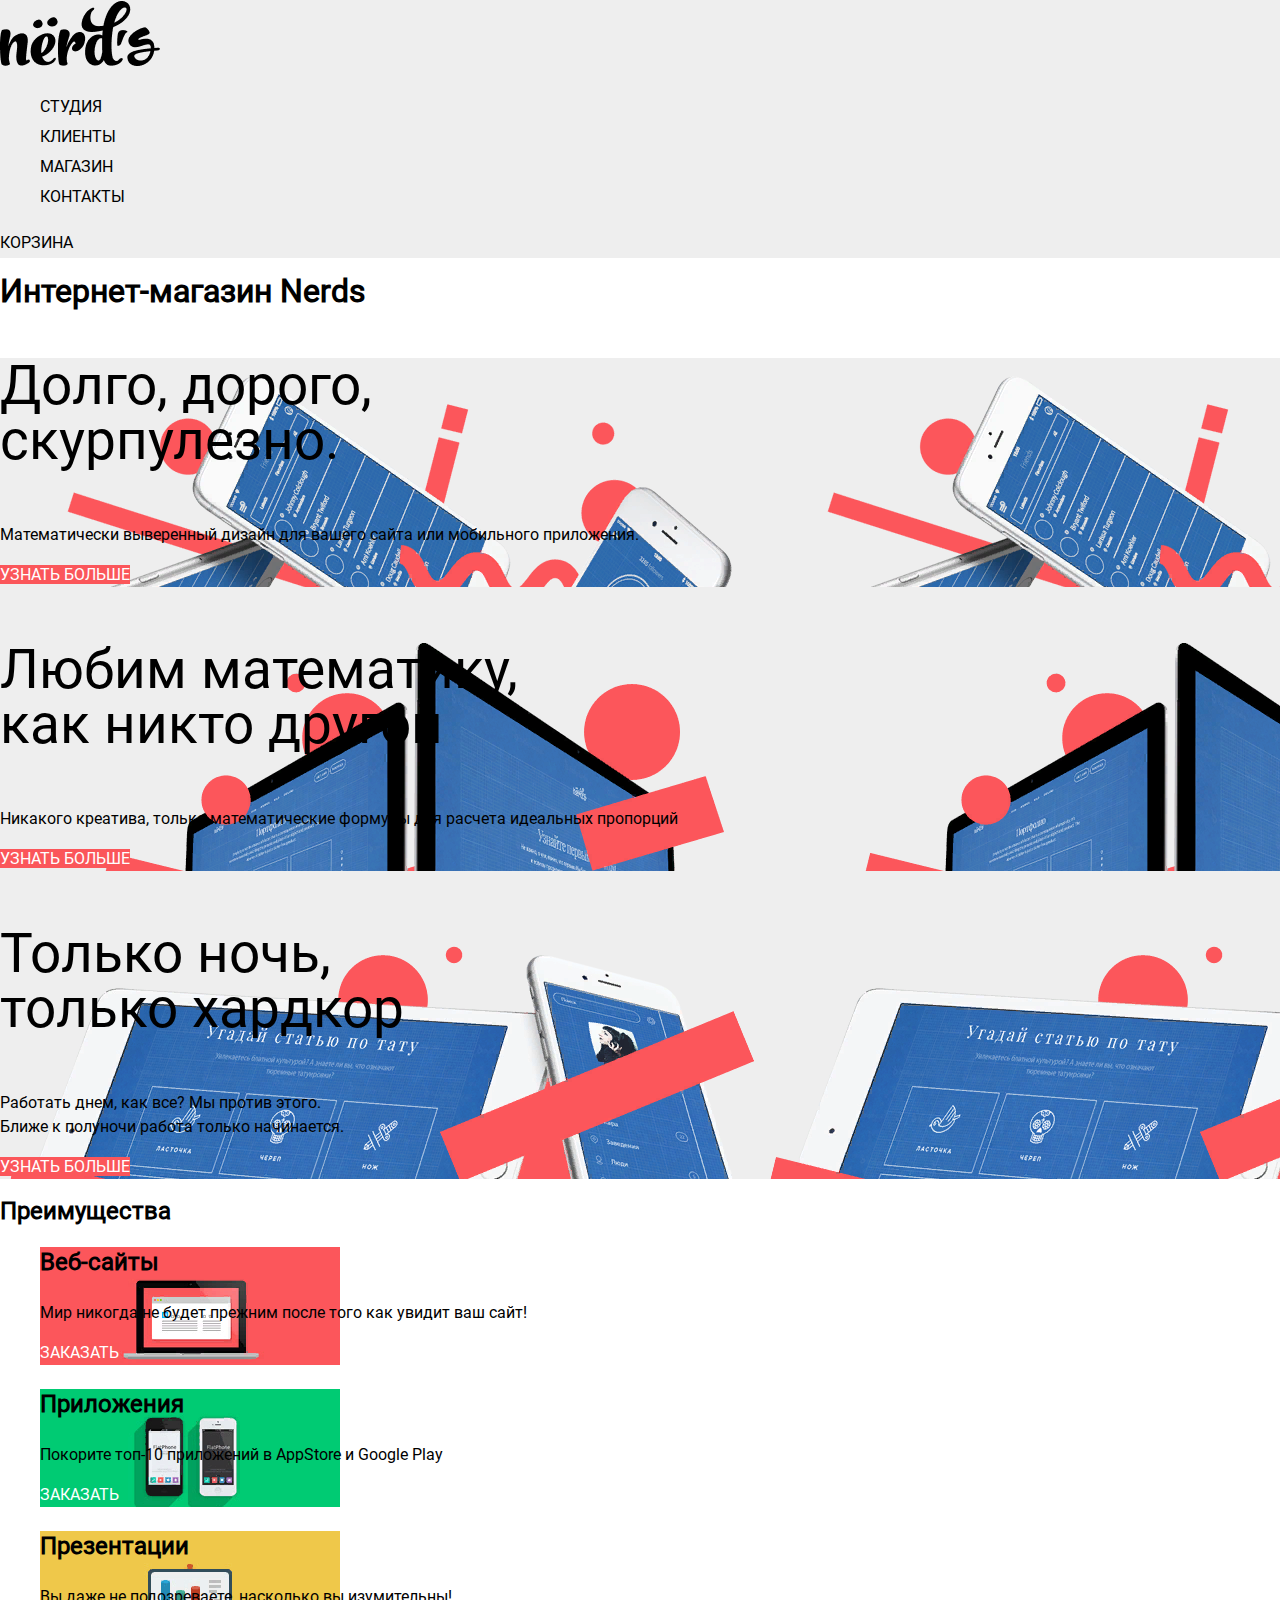
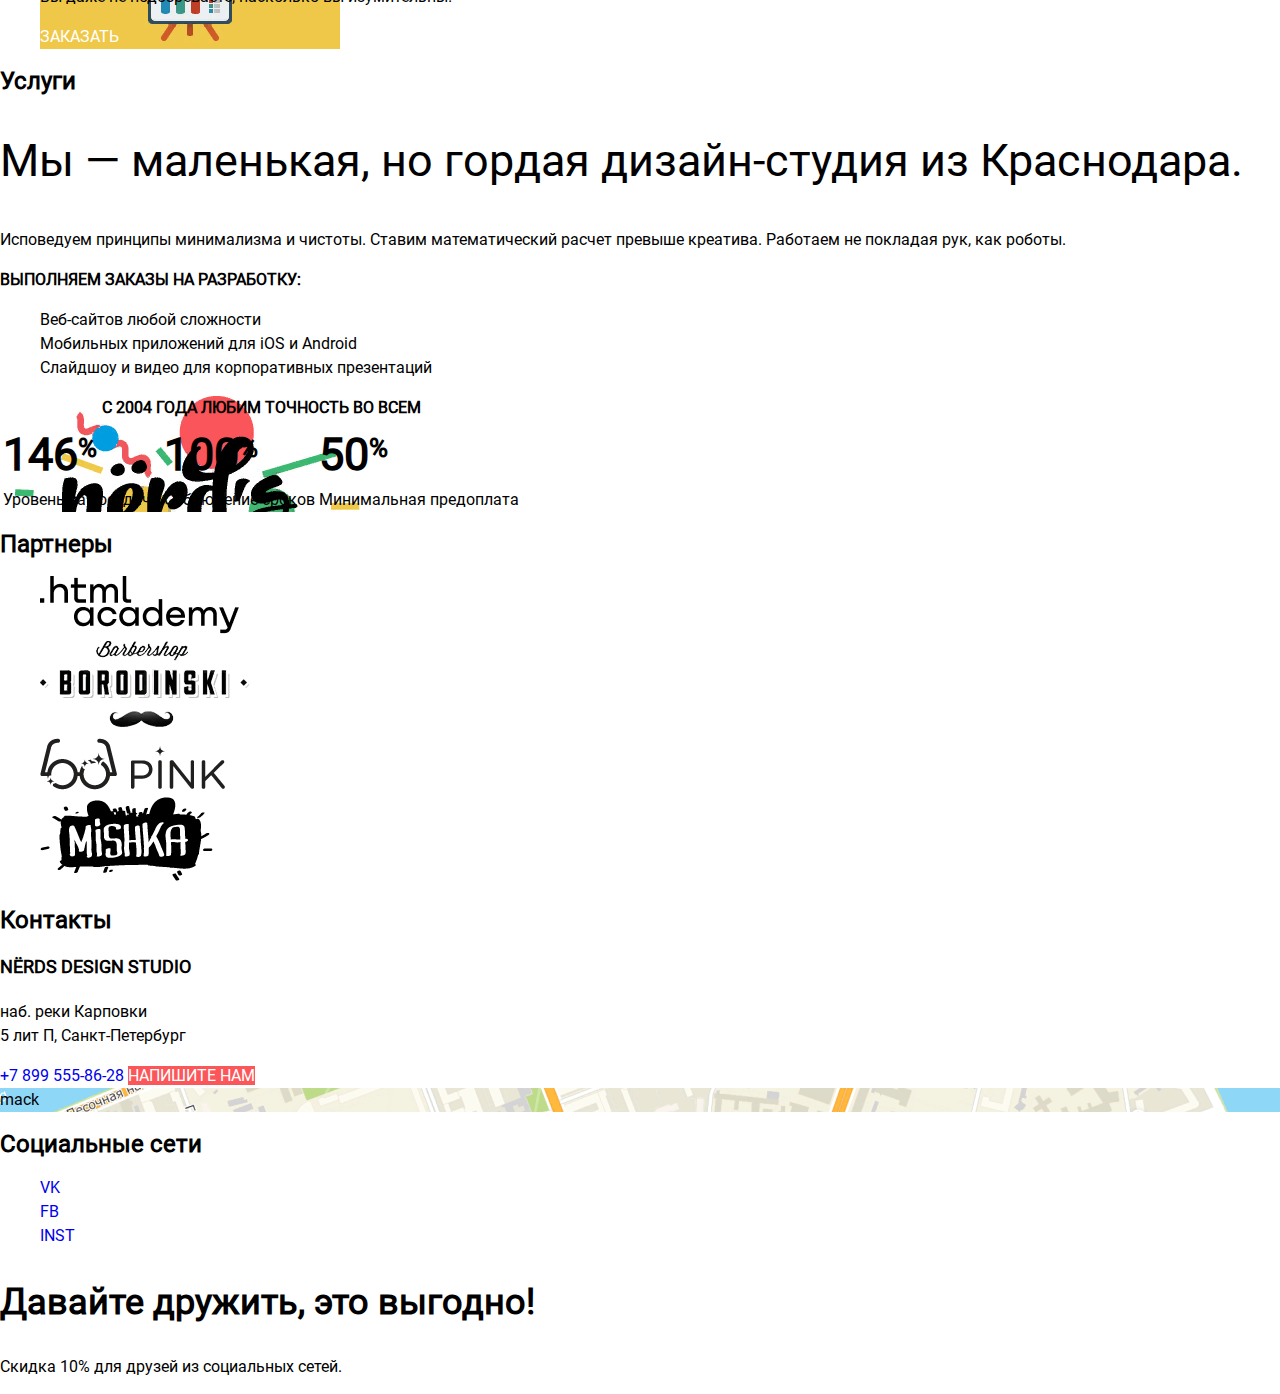
==== index.html @ 07de8fcb "add classes and basics styles" ====
<!DOCTYPE html>
<html lang="ru">
  <head>
    <meta charset="UTF-8">
    <link rel="shortcut icon" href="favicon.ico" type="image/x-icon">
    <meta http-equiv="X-UA-Compatible" content="IE=edge">
    <meta name="viewport" content="width=device-width, initial-scale=1.0">
    <link rel="stylesheet" href="normalize.css">
    <link rel="stylesheet" href="style.css">
    <title>Интернет-магазин Nerds.</title>
  </head>
  <body>

    <header class="main-header">
      <nav class="main-navigation">
        <div clas="main-header-logo">
          <a href="#">
            <img src="/img/main-logo.png" width="160" height="65" alt="Главный логотип">
          </a>
        </div>

        <ul class="site-navigation">
          <li><a href="#">Студия</a></li>
          <li><a href="#">Клиенты</a></li>
          <li><a href="catalog.html">Магазин</a></li>
          <li><a href="#">Контакты</a></li>
        </ul>
        <div class="cart">
          <a href="#">Корзина</a>
        </div>
      </nav>
    </header>
    <main class="container">
      <h1>Интернет-магазин Nerds</h1>

      <section class="slider">
        <div class="slider-item">
          <p class="slider-item-header">
            Долго, дорого,<br>
            скурпулезно.</p>
          <p>
            Математически выверенный дизайн для вашего сайта или мобильного приложения.
          </p>
        <a class="button button-red" href="#">Узнать больше</a>
        </div>

        <div class="slider-item">
          <p class="slider-item-header">
            Любим математику,<br>
            как никто другой</p>
          <p>
            Никакого креатива, только математические формулы для расчета идеальных пропорций
          </p>
          <a class="button button-red" href="#">Узнать больше</a>
        </div>

        <div class="slider-item">
          <p class="slider-item-header">
            Только ночь,<br>
            только хардкор</p>
          <p>
            Работать днем, как все? Мы против этого.
            <br>Ближе к полуночи работа только начинается.</p>
          <a class="button button-red" href="#">Узнать больше</a>
        </div>

      </section>

      <section class="advantages">
        <h2>Преимущества</h2>
        <ul class="advantages-list">
          <li class="advantages-item">
            <h3 class="advantages-item-header">Веб-сайты</h3>
            <p>Мир никогда не будет прежним после того как увидит ваш сайт!</p>
            <a class="button button-red" href="#">Заказать</a>
          </li>
          <li class="advantages-item">
            <h3 class="advantages-item-header">Приложения</h3>
            <p>Покорите топ-10 приложений в AppStore и Google Play</p>
            <a class="button button-green" href="#">Заказать</a>
          </li>
          <li class="advantages-item">
            <h3 class="advantages-item-header">Презентации</h3>
            <p>Вы даже не подозреваете, насколько вы изумительны!</p>
            <a class="button button-yellow" href="#">Заказать</a>
          </li>
        </ul>
      </section>

      <section class="services">
        <h2>Услуги</h2>
        <p class="services-header">Мы — маленькая, но гордая дизайн-студия из Краснодара.</p>
        <p>Исповедуем принципы минимализма и чистоты. Ставим математический расчет превыше креатива. Работаем не покладая рук, как роботы.</p>
        <p class="services-subheader">Выполняем заказы на разработку:</p>
        <ul class="services-list">
          <li class="services-item">Веб-сайтов любой сложности</li>
          <li class="services-item">Мобильных приложений для iOS и Android</li>
          <li class="services-item">Слайдшоу и видео для корпоративных презентаций</li>
        </ul>
      </section>

      <section class="statistic">
        <table>
          <caption class="statistic-header">С 2004 года любим точность во всем</caption>
          <tr>
            <td class="statistic-numbers">146<sup>%</sup></td>
            <td class="statistic-numbers">100<sup>%</sup></td>
            <td class="statistic-numbers">50<sup>%</sup></td>
          </tr>
          <tr>
            <td class="statistic-description">Уровень самоотдачи</td>
            <td class="statistic-description">Соблюдение сроков</td>
            <td class="statistic-description">Минимальная предоплата</td>
          </tr>
        </table>
      </section>

      <section class="partners">
        <h2>Партнеры</h2>
        <ul class="partners-list">
          <li class="partners-item">
            <a href="#">
              <img src="/img/htmlacademy.png" width="199" height="57" alt="Лого html academy">
            </a>
          <li class="partners-item">
            <a href="#">
              <img src="/img/borodinskiy.png" width="209" height="90" alt="Лого Барбершопа">
            </a>
          </li>
          <li class="partners-item">
            <a href="#">
              <img src="/img/pink.png" width="185" height="52" alt="Лого Pink">
            </a>
          </li>
          <li class="partners-item">
            <a href="#">
              <img src="/img/mishka.png" width="173" height="84" alt="Лого Mishka">
            </a>
          </li>
        </ul>
      </section>

      <section class="contacts">
        <h2>Контакты</h2>
        <p class="contacts-header">Nёrds design studio</p>
        <p>наб. реки Карповки<br>
        5 лит П, Санкт-Петербург</p>
        <a class="contacts-phone" href="tel:+78005558628">+7 899 555-86-28</a>
        <a class="button button-red" href="#">Напишите нам</a>
      </section>

      <section class="map">
        mack
      </section>

    </main>

    <footer class="main-footer">
      <section class="social-media">
        <h2>Социальные сети</h2>
        <ul class="social-media-list">
          <li class="social-media-item"><a href="#">VK</a></li>
          <li class="social-media-item"><a href="#">FB</a></li>
          <li class="social-media-item"><a href="#">INST</a></li>
        </ul>
        <p class="cta-header">Давайте дружить, это выгодно!</p>
        <p class="cta-text">Скидка 10% для друзей из социальных сетей.</p>
      </section>
    </footer>

  </body>
</html>
---- style.css ----
/*add fonts*/


@font-face {
  font-family: "Roboto";
  src:  local("Roboto"),
        url("/fonts/roboto.woff2") format("woff2"),
        url("/fonts/roboto.woff") format("woff");
  font-weight: 400;
  font-style: normal;
}
@font-face {
  font-family: "Roboto Medium";
  src:  local("Roboto Medium"),
        url("/fonts/robotomedium.woff2") format("woff2"),
        url("/fonts/robotomedium.woff") format("woff");
  font-weight: 500;
  font-style: normal;
}
@font-face {
  font-family: "Roboto Bold";
  src:  local("Roboto Bold"),
        url("/fonts/robotobold.woff2") format("woff2"),
        url("/fonts/robotobold.woff") format("woff");
  font-weight: 700;
  font-style: normal;
}
/*add main colors*/
:root {
  --soft-red:#FB565A;
  --soft-red-dark: #E74246;
  --soft-red-darknest: #D7373B;
  --light-gray:#EEEEEE;
  --lime-green:#00CA74;
  --lime-green-dark:#00BC6C;
  --lime-green-darknest: #00AA62;
  --soft-yellow:#EFC849;
  --soft-yellow-dark:#EAB534;
  --soft-yellow-darknest:#E5A722;
  --black: #000000;
  --white: #FFFFFF;
  --lead-grey: #666666;
  --graylish-blue: #283136;
}

body {
  min-width: 1440px;
  margin: 0;
  padding: 0;
  font-family: "Roboto", "Arial", sans-serif;
  font-size: 16px;
  font-weight: 400;
  line-height: 24px;
}
img {
  max-width: 100%;
  height: auto;
}
a {
  text-decoration: none;
  text-align: center;
  text-transform: uppercase;
}
.main-navigation{
  font-size: 16px;
  line-height: 30px;
  color: black;
  background-color: var(--light-gray);
}
.site-navigation,
.partners-list,
.social-media-list {
  list-style: none;
}
.site-navigation a,
.cart a,
.product-sort-item a {
  color:var(--black);
}
.site-navigation a:hover,
.cart a:hover,
.site-navigation a:focus,
.cart a:focus {
  color:var(--soft-red);
}
.site-navigation a:active,
.cart a:active{
  color:var(--black);
  opacity: 0.3;
}
.slider {
  background-color: var(--light-gray);
}
.slider-item-header{
  font-size: 55px;
  line-height: 55px;
}
.slider-item:first-child{
  background: url("/img/slider1_back.png");
}
.slider-item:nth-child(2){
  background: url("/img/slider2_back.png");
}
.slider-item:last-child{
  background: url("/img/slider3_back.png");
}
li{
  list-style: none;
}
.advantages-item-header{
  font-size: 24px;
  line-height: 30px;
  font-weight: 700;
}
.button-red,
.button-yellow,
.button-green{
  color:var(--white);
}
.button-grey{
  color:var(--black);
  background-color: var(--light-gray);
}
.button-green{
  background-color: var(--lime-green);
}
.button-red{
  background-color: var(--soft-red);
}
.button-yellow{
  background-color: var(--soft-yellow);
}
.advantages-item:first-child{
  background: url("/img/illustration-1\ 1.png") no-repeat;
}
.advantages-item:nth-child(2){
  background: url("/img/illustration-2\ 1.png") no-repeat;
}
.advantages-item:last-child{
  background: url("/img/illustration-3\ 1.png") no-repeat;
}
.services-header{
  font-size: 45px;
  line-height: 45px;
}
.services-subheader,
.statistic-header{
  text-transform: uppercase;
  font-weight: 700;
}
.statistic{
  background: url("/img/nerds_logo.png") no-repeat;
}
.statistic-numbers{
  font-size: 45px;
  line-height: 64px;
  font-weight: 700;
}
.statistic-numbers sup{
  font-size: 26px;
  line-height: 40px;
}
.statistic-description{
  line-height: 18px;
}
.contacts-header{
  font-size: 18px;
  font-weight: 700;
  line-height: 30px;
  text-transform: uppercase;
}
.cta-header{
  font-weight: 700;
  font-size: 36px;
  line-height: 36px;
}
.cta-text{
  line-height: 22px;
}
.map{
  background: url("/img/map.png") no-repeat;
}
.page-header h1{
  text-align: center;
  font-size: 55px;
  font-weight: 500;
  line-height: 55px;
  background-color: var(--light-gray);
}
legend,
.products-sort{
  font-size: 18px;
  line-height: 30px;
  text-transform: uppercase;
  font-weight: 700;
}
#button{
  background-color: var(--light-gray);
  width: 250px;
  height: 50px;
}
.product-sort-item{
  font-size: 14px;
  line-height: 18px;
}
.products-item-header h3{
  font-size: 18px;
  font-weight: 700;
  line-height: 30px;
  color:var(--black)
}
.products-item-description{
  font-size: 16px;
  line-height: 18px;
  color: var(--lead-grey);
}
.modal-window{
  background-color: var(--light-gray);
  text-align: center;
}
label{
  font-size: 16px;
  line-height: 20px;
  color: var(--graylish-blue);
}
fieldset{
  border: none;
}
.min-price,
.max-price{
  text-transform: uppercase;
  line-height: 22px;
  color: var(--graylish-blue);
}
input[type="text"]{
  border: none;
  background-color: var(--light-gray);
  text-align: center;
}
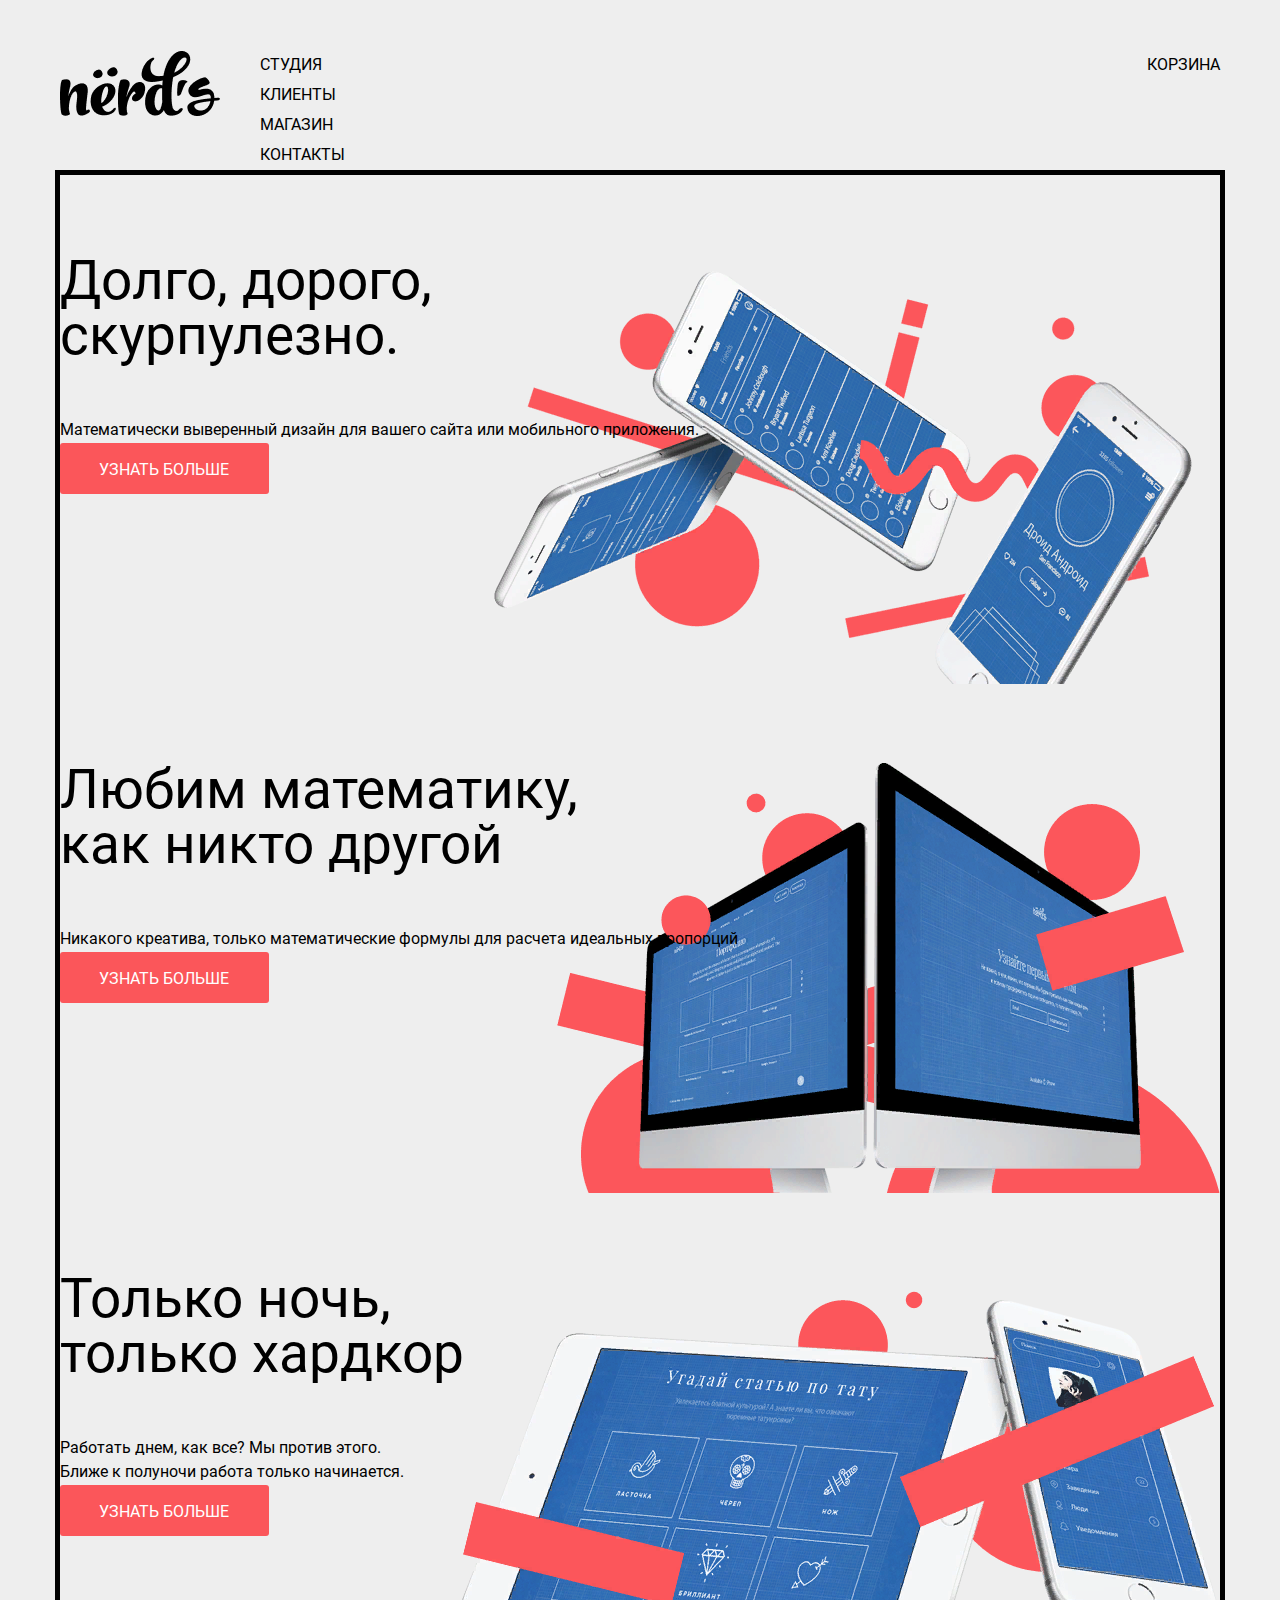
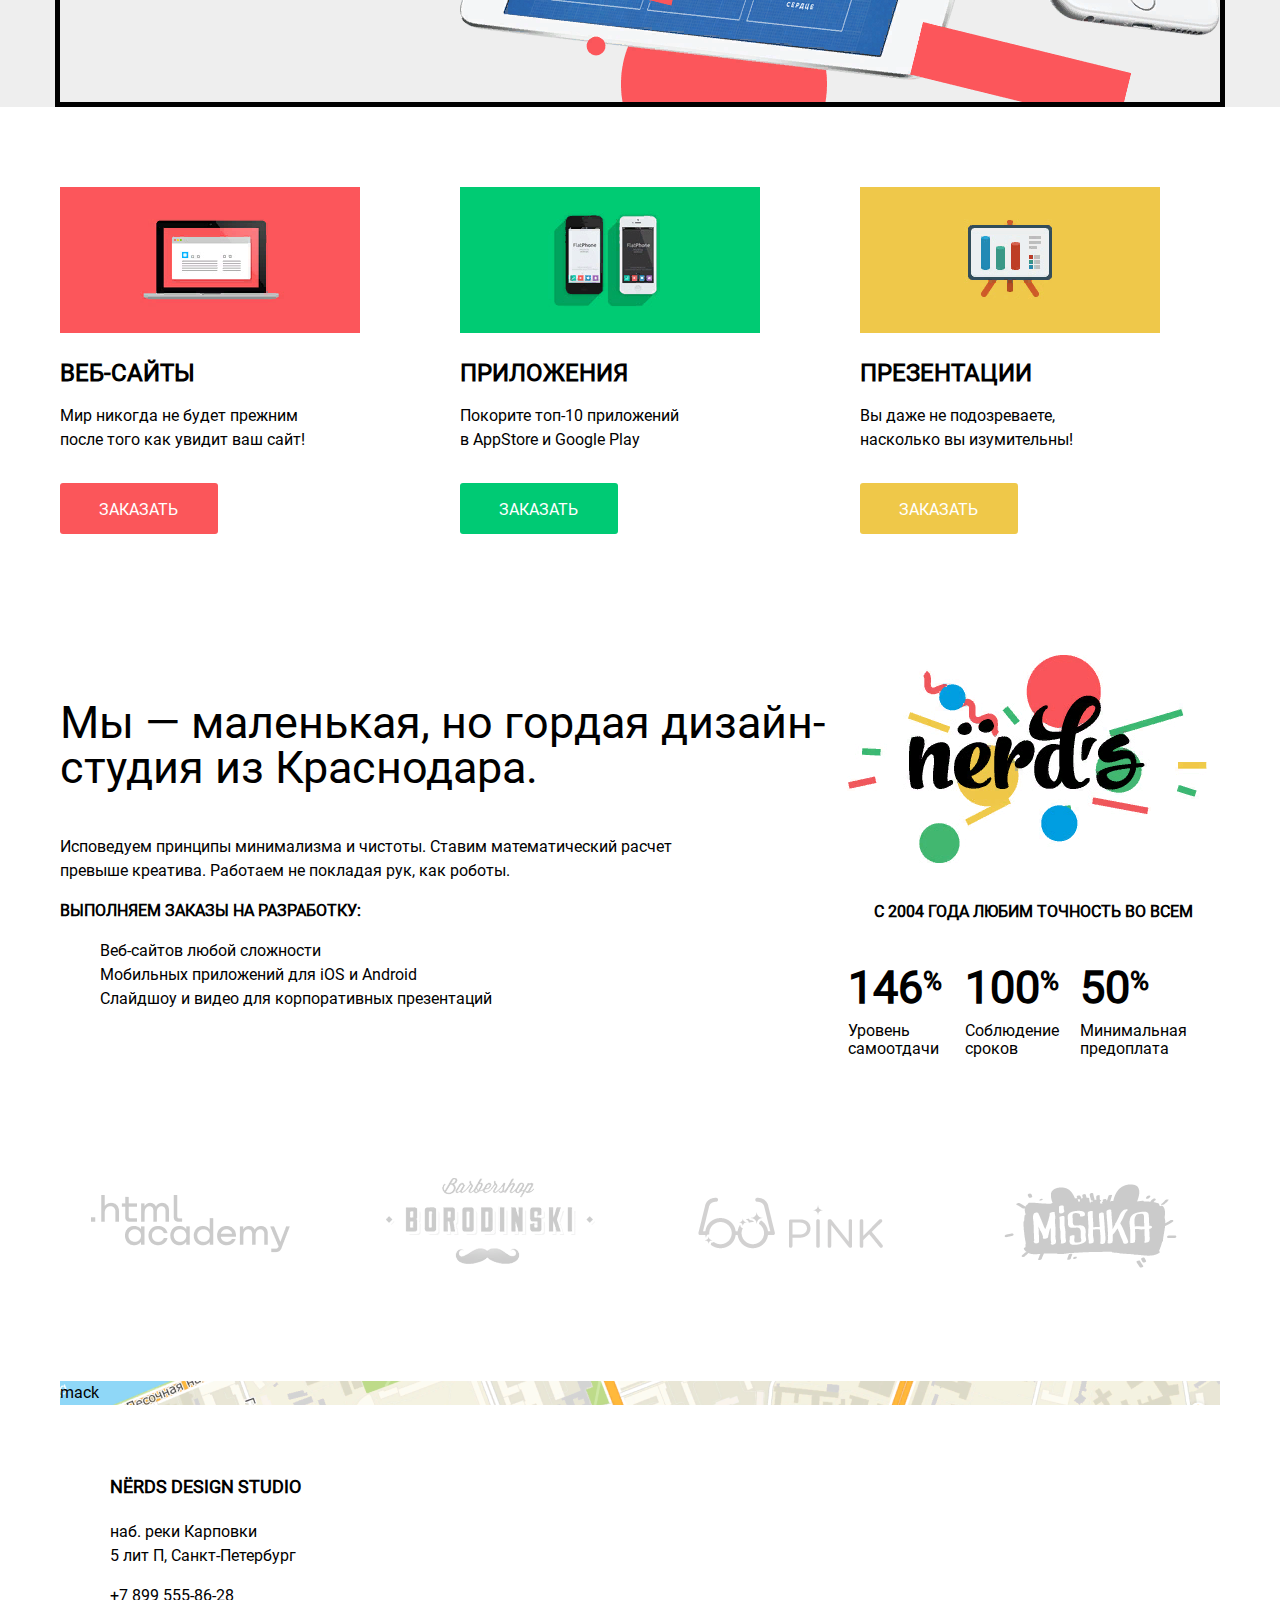
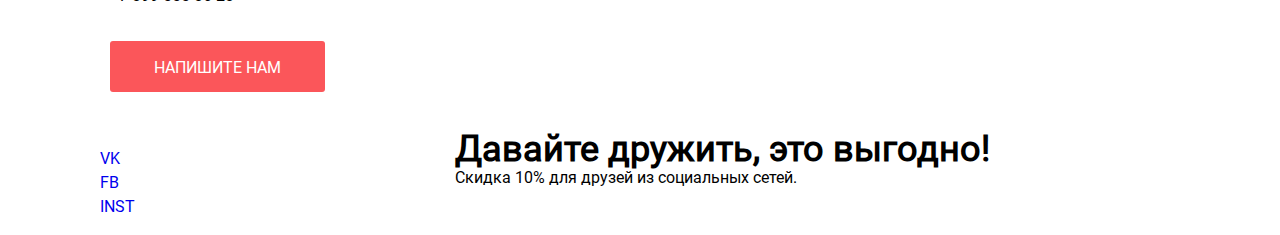
==== commit 6ea9ccce: "add grid layout" ====
--- a/index.html
+++ b/index.html
@@ -12,160 +12,169 @@
   <body>
 
     <header class="main-header">
-      <nav class="main-navigation">
-        <div clas="main-header-logo">
-          <a href="#">
-            <img src="/img/main-logo.png" width="160" height="65" alt="Главный логотип">
-          </a>
-        </div>
+      <div class="main-navigation-wrapper">
+        <nav class="main-navigation">
+          <div class="main-header-logo">
+            <a href="#">
+              <img src="img/main-logo.png" width="160" height="65" alt="Главный логотип">
+            </a>
+          </div>
 
-        <ul class="site-navigation">
-          <li><a href="#">Студия</a></li>
-          <li><a href="#">Клиенты</a></li>
-          <li><a href="catalog.html">Магазин</a></li>
-          <li><a href="#">Контакты</a></li>
-        </ul>
-        <div class="cart">
-          <a href="#">Корзина</a>
-        </div>
-      </nav>
+          <ul class="site-navigation">
+            <li><a href="#">Студия</a></li>
+            <li><a href="#">Клиенты</a></li>
+            <li><a href="catalog.html">Магазин</a></li>
+            <li><a href="#">Контакты</a></li>
+          </ul>
+          <div class="cart">
+            <a href="#">Корзина</a>
+          </div>
+        </nav>
+      </div>
     </header>
-    <main class="container">
-      <h1>Интернет-магазин Nerds</h1>
-
-      <section class="slider">
-        <div class="slider-item">
-          <p class="slider-item-header">
-            Долго, дорого,<br>
-            скурпулезно.</p>
-          <p>
-            Математически выверенный дизайн для вашего сайта или мобильного приложения.
-          </p>
-        <a class="button button-red" href="#">Узнать больше</a>
-        </div>
-
-        <div class="slider-item">
-          <p class="slider-item-header">
-            Любим математику,<br>
-            как никто другой</p>
-          <p>
-            Никакого креатива, только математические формулы для расчета идеальных пропорций
-          </p>
-          <a class="button button-red" href="#">Узнать больше</a>
-        </div>
-
-        <div class="slider-item">
-          <p class="slider-item-header">
-            Только ночь,<br>
-            только хардкор</p>
-          <p>
-            Работать днем, как все? Мы против этого.
-            <br>Ближе к полуночи работа только начинается.</p>
-          <a class="button button-red" href="#">Узнать больше</a>
-        </div>
-
-      </section>
-
+    <main>
+      <h1 style="display: none;">Интернет-магазин Nerds</h1>
+      <div class="slider-bg">
+        <section class="slider container">
+          <div class="slider-item">
+            <p class="slider-item-header">
+              Долго, дорого,<br>
+              скурпулезно.</p>
+            <p>
+              Математически выверенный дизайн для вашего сайта или мобильного приложения.
+            </p>
+            <a class="button button-red" href="#">Узнать больше</a>
+          </div>
+          <div class="slider-item">
+            <p class="slider-item-header">
+              Любим математику,<br>
+              как никто другой</p>
+            <p>
+              Никакого креатива, только математические формулы для расчета идеальных пропорций
+            </p>
+            <a class="button button-red" href="#">Узнать больше</a>
+          </div>
+          <div class="slider-item">
+            <p class="slider-item-header">
+              Только ночь,<br>
+              только хардкор</p>
+            <p>
+              Работать днем, как все? Мы против этого.
+              <br>Ближе к полуночи работа только начинается.</p>
+            <a class="button button-red" href="#">Узнать больше</a>
+          </div>
+        </section>
+      </div>
+      <div class="container">
       <section class="advantages">
-        <h2>Преимущества</h2>
+        <h2 style="display: none;">Преимущества</h2>
         <ul class="advantages-list">
           <li class="advantages-item">
             <h3 class="advantages-item-header">Веб-сайты</h3>
-            <p>Мир никогда не будет прежним после того как увидит ваш сайт!</p>
-            <a class="button button-red" href="#">Заказать</a>
+            <p class="advantages-item-description">Мир никогда не будет прежним<br>
+              после того как увидит ваш сайт!</p>
+            <a class="button button-red button-position" href="#">Заказать</a>
           </li>
           <li class="advantages-item">
             <h3 class="advantages-item-header">Приложения</h3>
-            <p>Покорите топ-10 приложений в AppStore и Google Play</p>
-            <a class="button button-green" href="#">Заказать</a>
+            <p class="advantages-item-description">Покорите топ-10 приложений<br>
+              в AppStore и Google Play</p>
+            <a class="button button-green button-position" href="#">Заказать</a>
           </li>
           <li class="advantages-item">
             <h3 class="advantages-item-header">Презентации</h3>
-            <p>Вы даже не подозреваете, насколько вы изумительны!</p>
-            <a class="button button-yellow" href="#">Заказать</a>
+            <p class="advantages-item-description">Вы даже не подозреваете,<br>
+              насколько вы изумительны!</p>
+            <a class="button button-yellow button-position" href="#">Заказать</a>
           </li>
         </ul>
       </section>
+      <div class="index-columns">
+        <section class="services">
+          <h2 style="display: none;">Услуги</h2>
+          <p class="services-header">Мы — маленькая, но гордая дизайн-студия из Краснодара.</p>
+          <p>Исповедуем принципы минимализма и чистоты. Ставим математический расчет<br>
+            превыше креатива. Работаем не покладая рук, как роботы.</p>
+          <p class="services-subheader">Выполняем заказы на разработку:</p>
+          <ul class="services-list">
+            <li class="services-item">Веб-сайтов любой сложности</li>
+            <li class="services-item">Мобильных приложений для iOS и Android</li>
+            <li class="services-item">Слайдшоу и видео для корпоративных презентаций</li>
+          </ul>
+        </section>
 
-      <section class="services">
-        <h2>Услуги</h2>
-        <p class="services-header">Мы — маленькая, но гордая дизайн-студия из Краснодара.</p>
-        <p>Исповедуем принципы минимализма и чистоты. Ставим математический расчет превыше креатива. Работаем не покладая рук, как роботы.</p>
-        <p class="services-subheader">Выполняем заказы на разработку:</p>
-        <ul class="services-list">
-          <li class="services-item">Веб-сайтов любой сложности</li>
-          <li class="services-item">Мобильных приложений для iOS и Android</li>
-          <li class="services-item">Слайдшоу и видео для корпоративных презентаций</li>
-        </ul>
-      </section>
+        <section class="statistic">
+          <table>
+            <caption class="statistic-header">С 2004 года любим точность во всем</caption>
+            <tr>
+              <td class="statistic-numbers">146<sup>%</sup></td>
+              <td class="statistic-numbers">100<sup>%</sup></td>
+              <td class="statistic-numbers">50<sup>%</sup></td>
+            </tr>
+            <tr>
+              <td class="statistic-description">Уровень самоотдачи</td>
+              <td class="statistic-description">Соблюдение сроков</td>
+              <td class="statistic-description">Минимальная предоплата</td>
+            </tr>
+          </table>
+        </section>
+      </div>
 
-      <section class="statistic">
-        <table>
-          <caption class="statistic-header">С 2004 года любим точность во всем</caption>
-          <tr>
-            <td class="statistic-numbers">146<sup>%</sup></td>
-            <td class="statistic-numbers">100<sup>%</sup></td>
-            <td class="statistic-numbers">50<sup>%</sup></td>
-          </tr>
-          <tr>
-            <td class="statistic-description">Уровень самоотдачи</td>
-            <td class="statistic-description">Соблюдение сроков</td>
-            <td class="statistic-description">Минимальная предоплата</td>
-          </tr>
-        </table>
-      </section>
-
-      <section class="partners">
-        <h2>Партнеры</h2>
-        <ul class="partners-list">
-          <li class="partners-item">
-            <a href="#">
-              <img src="/img/htmlacademy.png" width="199" height="57" alt="Лого html academy">
-            </a>
-          <li class="partners-item">
-            <a href="#">
-              <img src="/img/borodinskiy.png" width="209" height="90" alt="Лого Барбершопа">
-            </a>
-          </li>
-          <li class="partners-item">
-            <a href="#">
-              <img src="/img/pink.png" width="185" height="52" alt="Лого Pink">
-            </a>
-          </li>
-          <li class="partners-item">
-            <a href="#">
-              <img src="/img/mishka.png" width="173" height="84" alt="Лого Mishka">
-            </a>
-          </li>
-        </ul>
-      </section>
-
-      <section class="contacts">
-        <h2>Контакты</h2>
-        <p class="contacts-header">Nёrds design studio</p>
-        <p>наб. реки Карповки<br>
-        5 лит П, Санкт-Петербург</p>
-        <a class="contacts-phone" href="tel:+78005558628">+7 899 555-86-28</a>
-        <a class="button button-red" href="#">Напишите нам</a>
-      </section>
-
+        <section class="partners">
+          <h2 style="display: none;">Партнеры</h2>
+          <ul class="partners-list">
+            <li class="partners-item">
+              <a href="#">
+                <img src="img/htmlacademy.png" width="199" height="57" alt="Лого html academy">
+              </a>
+            <li class="partners-item">
+              <a href="#">
+                <img src="img/borodinskiy.png" width="209" height="90" alt="Лого Барбершопа">
+              </a>
+            </li>
+            <li class="partners-item">
+              <a href="#">
+                <img src="img/pink.png" width="185" height="52" alt="Лого Pink">
+              </a>
+            </li>
+            <li class="partners-item">
+              <a href="#">
+                <img src="img/mishka.png" width="173" height="84" alt="Лого Mishka">
+              </a>
+            </li>
+          </ul>
+        </section>
       <section class="map">
         mack
       </section>
-
+      <section class="contacts">
+        <h2 style="display: none;">Контакты</h2>
+        <div class="contacts-wrapper">
+          <p class="contacts-header">Nёrds design studio</p>
+          <p>наб. реки Карповки<br>
+             5 лит П, Санкт-Петербург</p>
+          <a class="contacts-phone" href="tel:+78005558628">+7 899 555-86-28</a><br><br><br>
+          <a class="button button-red" href="#">Напишите нам</a>
+      </div>
+      </section>
+    </div>
     </main>
 
     <footer class="main-footer">
-      <section class="social-media">
-        <h2>Социальные сети</h2>
-        <ul class="social-media-list">
-          <li class="social-media-item"><a href="#">VK</a></li>
-          <li class="social-media-item"><a href="#">FB</a></li>
-          <li class="social-media-item"><a href="#">INST</a></li>
-        </ul>
-        <p class="cta-header">Давайте дружить, это выгодно!</p>
-        <p class="cta-text">Скидка 10% для друзей из социальных сетей.</p>
-      </section>
+      <div class="container">
+        <section class="social-media">
+          <h2 style="display: none">сети</h2>
+          <ul class="social-media-list">
+            <li class="social-media-item"><a href="#">VK</a></li>
+            <li class="social-media-item"><a href="#">FB</a></li>
+            <li class="social-media-item"><a href="#">INST</a></li>
+          </ul>
+          <div class="cta-wrapper">
+            <p class="cta-header">Давайте дружить, это выгодно!</p>
+            <p class="cta-text">Скидка 10% для друзей из социальных сетей.</p>
+          </div>
+        </section>
+      </div>
     </footer>
 
   </body>
--- a/style.css
+++ b/style.css
@@ -4,24 +4,24 @@
 @font-face {
   font-family: "Roboto";
   src:  local("Roboto"),
-        url("/fonts/roboto.woff2") format("woff2"),
-        url("/fonts/roboto.woff") format("woff");
+        url("fonts/roboto.woff2") format("woff2"),
+        url("fonts/roboto.woff") format("woff");
   font-weight: 400;
   font-style: normal;
 }
 @font-face {
   font-family: "Roboto Medium";
   src:  local("Roboto Medium"),
-        url("/fonts/robotomedium.woff2") format("woff2"),
-        url("/fonts/robotomedium.woff") format("woff");
+        url("fonts/robotomedium.woff2") format("woff2"),
+        url("fonts/robotomedium.woff") format("woff");
   font-weight: 500;
   font-style: normal;
 }
 @font-face {
   font-family: "Roboto Bold";
   src:  local("Roboto Bold"),
-        url("/fonts/robotobold.woff2") format("woff2"),
-        url("/fonts/robotobold.woff") format("woff");
+        url("fonts/robotobold.woff2") format("woff2"),
+        url("fonts/robotobold.woff") format("woff");
   font-weight: 700;
   font-style: normal;
 }
@@ -31,6 +31,8 @@
   --soft-red-dark: #E74246;
   --soft-red-darknest: #D7373B;
   --light-gray:#EEEEEE;
+  --light-gray-dark: #DFDFDF;
+  --light-gray-darknest: #D5D5D5;
   --lime-green:#00CA74;
   --lime-green-dark:#00BC6C;
   --lime-green-darknest: #00AA62;
@@ -42,15 +44,21 @@
   --lead-grey: #666666;
   --graylish-blue: #283136;
 }
-
+html{
+  height: 100%;
+}
 body {
-  min-width: 1440px;
+  min-width: 1240px;
   margin: 0;
   padding: 0;
   font-family: "Roboto", "Arial", sans-serif;
   font-size: 16px;
   font-weight: 400;
   line-height: 24px;
+  min-height: 100%;
+  display: grid;
+  grid-template-rows: min-content 1fr min-content;
+  align-content: start;
 }
 img {
   max-width: 100%;
@@ -74,7 +82,7 @@
 }
 .site-navigation a,
 .cart a,
-.product-sort-item a {
+.products-sort-item a {
   color:var(--black);
 }
 .site-navigation a:hover,
@@ -92,17 +100,20 @@
   background-color: var(--light-gray);
 }
 .slider-item-header{
+  font-weight: 500;
   font-size: 55px;
   line-height: 55px;
+  margin-top:78px;
 }
 .slider-item:first-child{
-  background: url("/img/slider1_back.png");
+  background: url("img/slider1_back.png") no-repeat 100%;
+
 }
 .slider-item:nth-child(2){
-  background: url("/img/slider2_back.png");
+  background: url("img/slider2_back.png") no-repeat 100%;
 }
 .slider-item:last-child{
-  background: url("/img/slider3_back.png");
+  background: url("img/slider3_back.png") no-repeat 100%;
 }
 li{
   list-style: none;
@@ -111,6 +122,20 @@
   font-size: 24px;
   line-height: 30px;
   font-weight: 700;
+  margin-top: 171px;
+  margin-bottom: 16px;
+  text-transform: uppercase;
+}
+.advantages-item-description{
+  margin-bottom: 46px;
+}
+
+.button{
+ padding: 17px 40px 15px 39px;
+ border-radius: 3px;
+}
+.button-position{
+  vertical-align: bottom;
 }
 .button-red,
 .button-yellow,
@@ -127,29 +152,106 @@
 .button-red{
   background-color: var(--soft-red);
 }
+.button-pagination{
+  padding: 17px 20px 15px 20px;
+}
+.button-pagination:hover{
+  background-color: var(--light-gray-dark);
+}
+.pagination a:active{
+  background-color: var(--light-gray-darknest);
+  box-shadow: inset 0px 3px 0px rgba(0, 1, 1, 0.1);
+  opacity: 0.3;
+}
+
+.button-next{
+  padding: 17px 77px 15px 78px;
+}
+.button-buy{
+  padding: 17px 72px 15px 72px;
+}
+.contacts .button-red{
+  background-color: var(--soft-red);
+  padding: 17px 44px 15px 44px;
+}
 .button-yellow{
   background-color: var(--soft-yellow);
 }
+
 .advantages-item:first-child{
-  background: url("/img/illustration-1\ 1.png") no-repeat;
+  background: url("img/illustration-1\ 1.png") no-repeat;
+
 }
 .advantages-item:nth-child(2){
-  background: url("/img/illustration-2\ 1.png") no-repeat;
+  background: url("img/illustration-2\ 1.png") no-repeat;
 }
 .advantages-item:last-child{
-  background: url("/img/illustration-3\ 1.png") no-repeat;
+  background: url("img/illustration-3\ 1.png") no-repeat;
+}
+.services{
+  grid-column: 1/3;
 }
 .services-header{
   font-size: 45px;
   line-height: 45px;
 }
+
 .services-subheader,
 .statistic-header{
   text-transform: uppercase;
   font-weight: 700;
 }
+.statistic-header{
+  margin-bottom: 31px;
+}
 .statistic{
-  background: url("/img/nerds_logo.png") no-repeat;
+  background: url("img/nerds_logo.png") no-repeat;
+}
+
+
+.index-columns{
+  display: grid;
+  grid-template-columns: repeat(3, 1fr);
+  margin-bottom: 73px;
+  column-gap: 20px;
+}
+.partners{
+  margin-bottom: 84px;
+}
+.partners-list{
+  display: grid;
+  grid-template-columns: repeat(4, 1fr);
+  gap: 40px;
+  margin:0;
+  padding: 0;
+}
+.partners-item{
+  justify-self: center;
+  opacity: 0.2;
+  height: 100px;
+}
+.partners-item:hover{
+  opacity: 1;
+}
+.partners-item:active{
+  opacity: 0.1;
+}
+.partners-item:first-child{
+  margin-top: 63px;
+}
+.partners-item:nth-child(2){
+  margin-top: 46px;
+}
+.partners-item:nth-child(3){
+  margin-top: 65px;
+}
+.partners-item:nth-child(4){
+  margin-top: 52px;
+}
+
+.statistic table{
+  border-collapse: collapse;
+  margin-top: 245px;
 }
 .statistic-numbers{
   font-size: 45px;
@@ -168,6 +270,7 @@
   font-weight: 700;
   line-height: 30px;
   text-transform: uppercase;
+  padding-top: 49px;
 }
 .cta-header{
   font-weight: 700;
@@ -178,7 +281,10 @@
   line-height: 22px;
 }
 .map{
-  background: url("/img/map.png") no-repeat;
+  background: url("img/map.png") no-repeat;
+}
+.page-header{
+  margin-bottom: 108px;
 }
 .page-header h1{
   text-align: center;
@@ -188,20 +294,24 @@
   background-color: var(--light-gray);
 }
 legend,
-.products-sort{
+.products-sort-header{
   font-size: 18px;
   line-height: 30px;
   text-transform: uppercase;
   font-weight: 700;
 }
-#button{
-  background-color: var(--light-gray);
-  width: 250px;
-  height: 50px;
-}
-.product-sort-item{
+
+.products-sort-item{
   font-size: 14px;
   line-height: 18px;
+  margin-right: 20px;
+  opacity: 0.3;
+}
+.products-sort-item:hover{
+  opacity: 0.6;
+}
+.products-sort-item:active{
+  opacity: 1;
 }
 .products-item-header h3{
   font-size: 18px;
@@ -217,6 +327,7 @@
 .modal-window{
   background-color: var(--light-gray);
   text-align: center;
+  display: none;
 }
 label{
   font-size: 16px;
@@ -225,16 +336,180 @@
 }
 fieldset{
   border: none;
-}
+  margin:0;
+  padding:0;
+}
+
 .min-price,
 .max-price{
   text-transform: uppercase;
   line-height: 22px;
   color: var(--graylish-blue);
 }
-input[type="text"]{
+.main-filter ul{
+  padding: 0;
+  margin: 0;
+  padding-top:13px;
+}
+.main-filter input[type="text"]{
   border: none;
   background-color: var(--light-gray);
   text-align: center;
-}
-
+  width: 80px;
+  padding-bottom: 10px;
+  padding-top: 10px;
+  border-radius: 3px;
+}
+.submit{
+  border: none;
+  padding: 17px 89px 15px 88px;
+  text-transform: uppercase;
+  cursor: pointer;
+}
+.submit:hover{
+  background-color: var(--light-gray-dark);
+}
+.submit:active{
+  background-color: var(--light-gray-darknest);
+  box-shadow: inset 0px 3px 0px rgba(0, 1, 1, 0.1);
+  opacity: 0.3;
+}
+.price-filter{
+  margin-bottom: 48px;
+}
+.grid-filter{
+  margin-bottom: 43px;
+}
+.features-filter{
+  margin-bottom: 50px;
+}
+.site-navigation{
+  margin:0;
+  padding:0;
+}
+.main-navigation{
+  display: grid;
+  grid-template-columns: 160px 2fr min-content;
+  column-gap: 40px;
+
+}
+.main-navigation-wrapper{
+  width: 1160px;
+  margin: 0 auto;
+  margin-top:50px;
+}
+.main-header{
+  background-color: var(--light-gray);
+}
+.container{
+  width: 1160px;
+  margin: 0 auto;
+}
+.slider{
+
+  border: 5px solid black;
+
+}
+.slider-item{
+  min-height: 431px;
+}
+.advantages{
+  margin-top:80px;
+  min-height: 347px;
+  width: 1100px;
+  margin-bottom: 121px;
+}
+
+.advantages-list{
+  margin:0;
+  padding:0;
+  display: grid;
+  grid-template-columns: repeat(3, 1fr);
+  column-gap: 100px;
+}
+.social-media{
+  display: grid;
+  grid-template-columns: 1fr 3fr;
+  column-gap:140px ;
+}
+.cta-wrapper p{
+  padding: 0;
+  margin:0;
+}
+.contacts{
+  width: 319px;
+  min-height: 308px;
+  background-color: var(--white);
+}
+.contacts-wrapper{
+  width: 220px;
+  margin:0 auto;
+}
+.contacts-phone{
+  text-decoration: none;
+  color: var(--black);
+}
+.slider-bg{
+  background-color: var(--light-gray);
+}
+.inner-page{
+  display: grid;
+  grid-template-columns: 260px repeat(2, 1fr);
+  column-gap: 100px;
+  margin-top: 55px;
+}
+.products-grid{
+  display: grid;
+  grid-template-columns:repeat(2, 1fr);
+  column-gap: 40px;
+
+}
+.products{
+  grid-column: 2/4;
+}
+.products-item{
+  width: 358px;
+  height: 580px;
+  margin: 0;
+  padding:0;
+}
+.products-list,
+.products-sort-list{
+  margin:0;
+  padding: 0;
+}
+.products-list{
+  display: grid;
+  grid-template-columns: repeat(2, 1fr);
+  column-gap: 40px;
+  row-gap: 30px;
+}
+
+.products-sort-list{
+  display: flex;
+  align-items: center;
+  flex-wrap: wrap;
+
+}
+.modal-window{
+  min-height: 231px;
+  text-align: center;
+}
+.pagination{
+  display: flex;
+  margin-top: 55px;
+  margin-bottom: 60px;
+  padding: 0;
+}
+.pagination-item{
+  margin-right: 11px;
+}
+.products-item-header h3{
+  padding-top: 26px;
+  margin-bottom: 12px;
+  margin-top: 0;
+}
+.products-item-description{
+  margin: 0;
+  padding-bottom: 32px;
+}
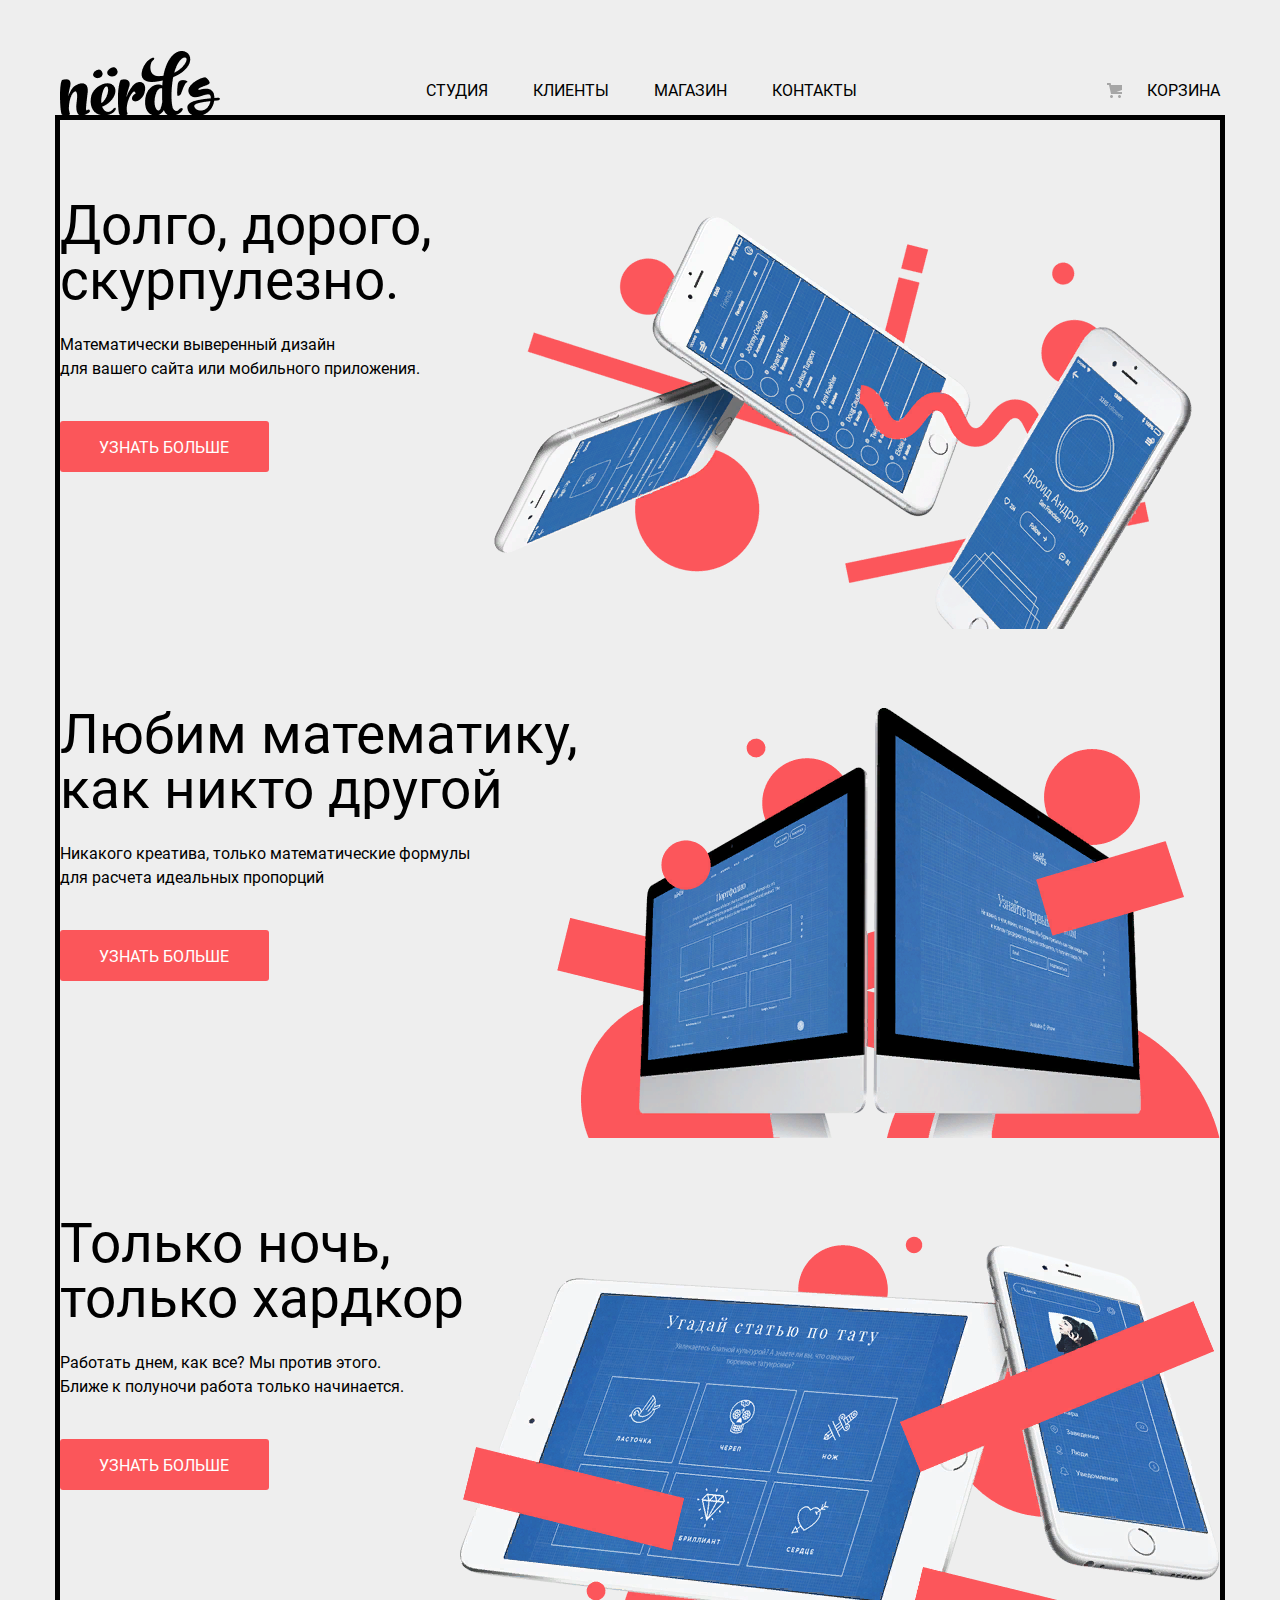
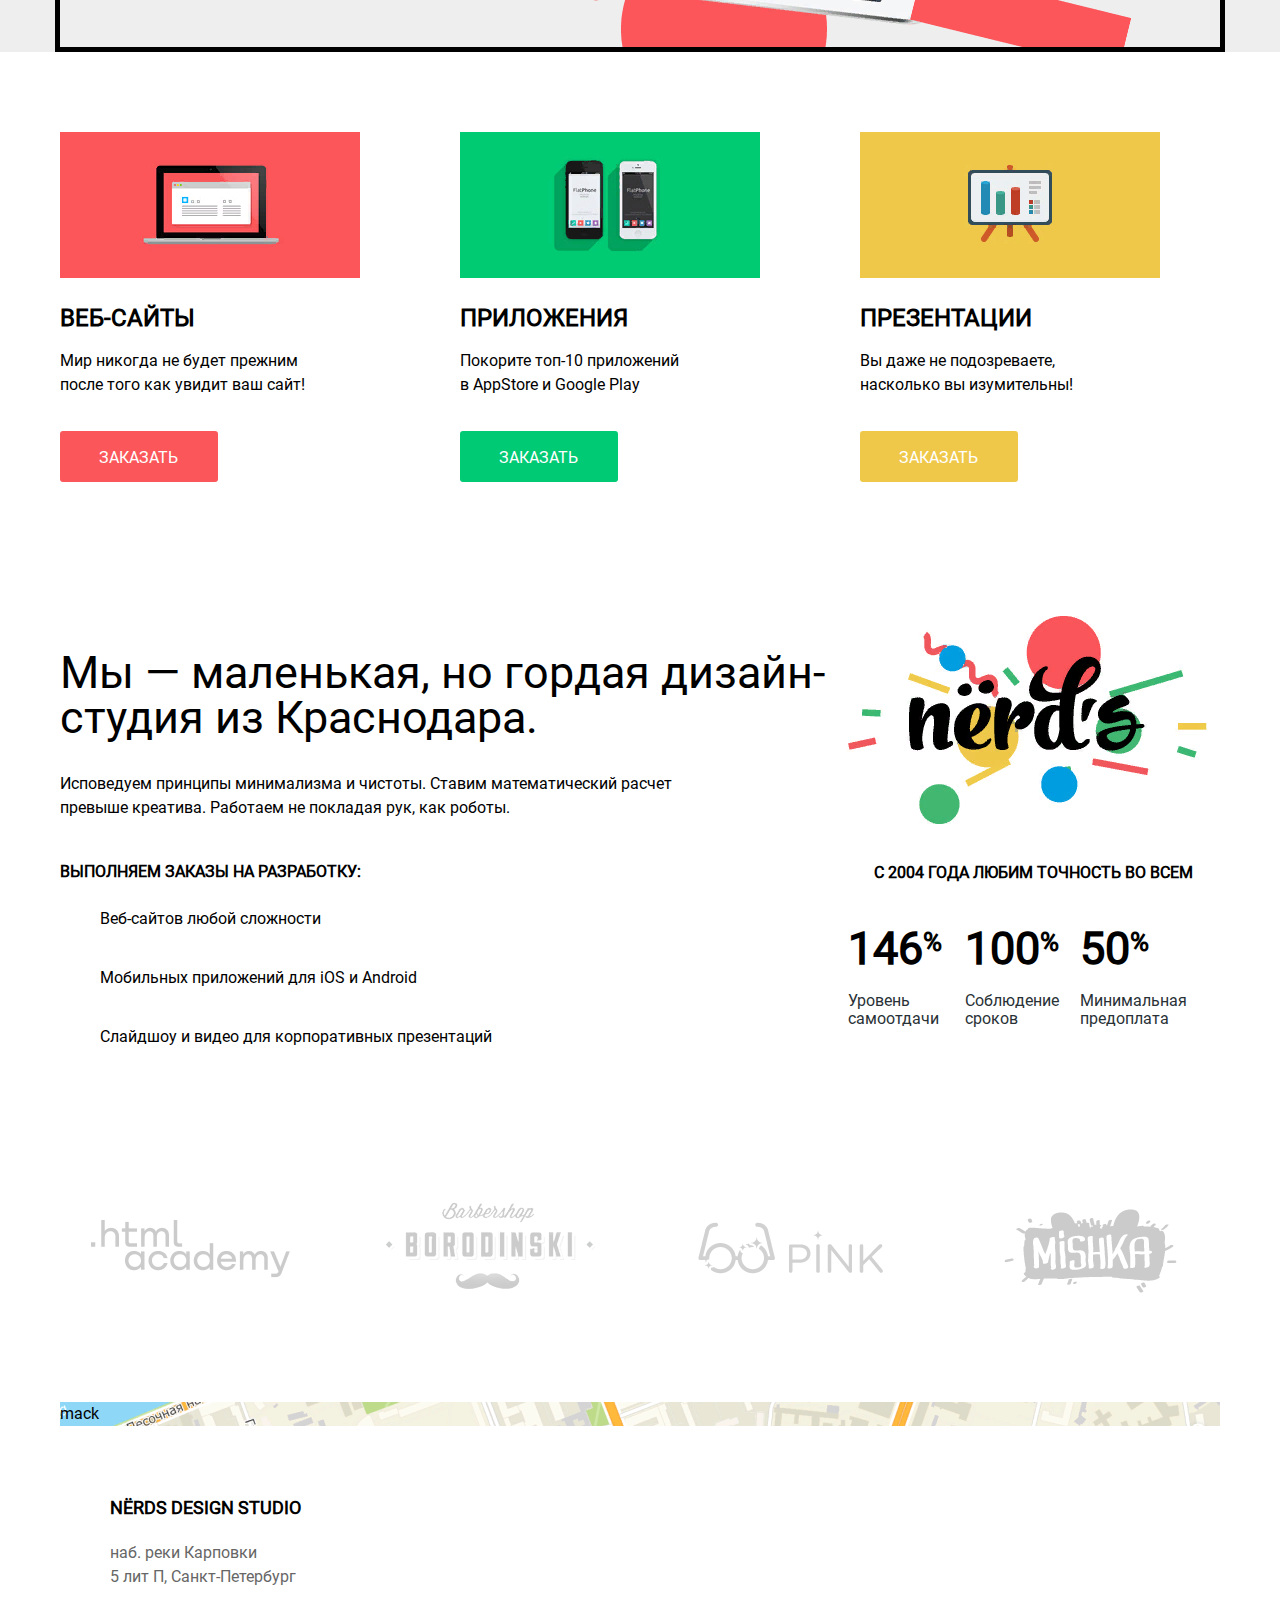
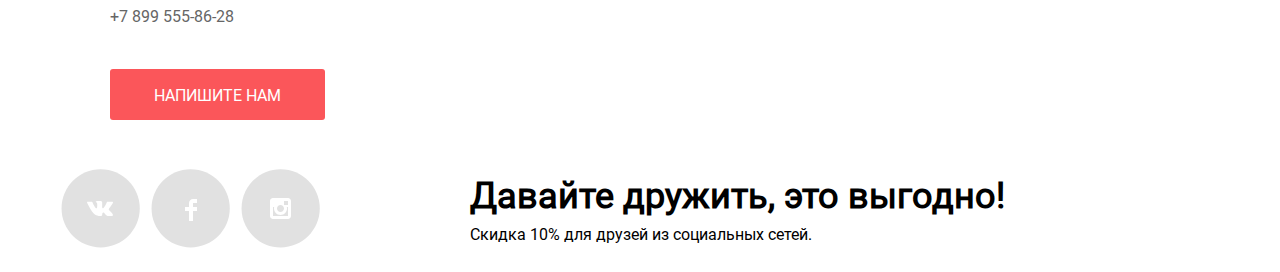
==== commit b9af399f: "j//" ====
--- a/index.html
+++ b/index.html
@@ -10,21 +10,19 @@
     <title>Интернет-магазин Nerds.</title>
   </head>
   <body>
-
     <header class="main-header">
-      <div class="main-navigation-wrapper">
+      <div class="main-navigation-wrapper container">
         <nav class="main-navigation">
           <div class="main-header-logo">
-            <a href="#">
+            <a href="index.html">
               <img src="img/main-logo.png" width="160" height="65" alt="Главный логотип">
             </a>
           </div>
-
           <ul class="site-navigation">
-            <li><a href="#">Студия</a></li>
-            <li><a href="#">Клиенты</a></li>
-            <li><a href="catalog.html">Магазин</a></li>
-            <li><a href="#">Контакты</a></li>
+            <li class="site-navigation-item"><a href="#">Студия</a></li>
+            <li class="site-navigation-item"><a href="#">Клиенты</a></li>
+            <li class="site-navigation-item"><a href="catalog.html">Магазин</a></li>
+            <li class="site-navigation-item"><a href="#">Контакты</a></li>
           </ul>
           <div class="cart">
             <a href="#">Корзина</a>
@@ -33,65 +31,74 @@
       </div>
     </header>
     <main>
-      <h1 style="display: none;">Интернет-магазин Nerds</h1>
+      <h1 class="visually-hidden">Интернет-магазин Nerds</h1>
       <div class="slider-bg">
         <section class="slider container">
           <div class="slider-item">
             <p class="slider-item-header">
               Долго, дорого,<br>
               скурпулезно.</p>
-            <p>
-              Математически выверенный дизайн для вашего сайта или мобильного приложения.
+            <p class="slider-item-description">
+              Математически выверенный дизайн<br>
+              для вашего сайта или мобильного приложения.
             </p>
-            <a class="button button-red" href="#">Узнать больше</a>
+            <a class="button button-red" href="#"><span class="button-text">Узнать больше</span></a>
           </div>
           <div class="slider-item">
             <p class="slider-item-header">
               Любим математику,<br>
               как никто другой</p>
-            <p>
-              Никакого креатива, только математические формулы для расчета идеальных пропорций
+            <p class="slider-item-description">
+              Никакого креатива, только математические формулы<br>
+              для расчета идеальных пропорций
             </p>
-            <a class="button button-red" href="#">Узнать больше</a>
+            <a class="button button-red" href="#"><span class="button-text">Узнать больше</span></a>
           </div>
           <div class="slider-item">
             <p class="slider-item-header">
               Только ночь,<br>
               только хардкор</p>
-            <p>
+            <p class="slider-item-description">
               Работать днем, как все? Мы против этого.
-              <br>Ближе к полуночи работа только начинается.</p>
-            <a class="button button-red" href="#">Узнать больше</a>
+              <br>Ближе к полуночи работа только начинается.
+            </p>
+            <a class="button button-red" href="#"><span class="button-text">Узнать больше</span></a>
           </div>
         </section>
       </div>
       <div class="container">
       <section class="advantages">
-        <h2 style="display: none;">Преимущества</h2>
+        <h2 class="visually-hidden">Преимущества</h2>
         <ul class="advantages-list">
           <li class="advantages-item">
             <h3 class="advantages-item-header">Веб-сайты</h3>
             <p class="advantages-item-description">Мир никогда не будет прежним<br>
               после того как увидит ваш сайт!</p>
-            <a class="button button-red button-position" href="#">Заказать</a>
+            <a class="button button-red button-position" href="#">
+              <span class="button-text">Заказать</span>
+            </a>
           </li>
           <li class="advantages-item">
             <h3 class="advantages-item-header">Приложения</h3>
             <p class="advantages-item-description">Покорите топ-10 приложений<br>
               в AppStore и Google Play</p>
-            <a class="button button-green button-position" href="#">Заказать</a>
+            <a class="button button-green button-position" href="#">
+              <span class="button-text">Заказать</span>
+            </a>
           </li>
           <li class="advantages-item">
             <h3 class="advantages-item-header">Презентации</h3>
             <p class="advantages-item-description">Вы даже не подозреваете,<br>
               насколько вы изумительны!</p>
-            <a class="button button-yellow button-position" href="#">Заказать</a>
+            <a class="button button-yellow button-position" href="#">
+              <span class="button-text">Заказать</span>
+            </a>
           </li>
         </ul>
       </section>
       <div class="index-columns">
         <section class="services">
-          <h2 style="display: none;">Услуги</h2>
+          <h2 class="visually-hidden">Услуги</h2>
           <p class="services-header">Мы — маленькая, но гордая дизайн-студия из Краснодара.</p>
           <p>Исповедуем принципы минимализма и чистоты. Ставим математический расчет<br>
             превыше креатива. Работаем не покладая рук, как роботы.</p>
@@ -121,7 +128,7 @@
       </div>
 
         <section class="partners">
-          <h2 style="display: none;">Партнеры</h2>
+          <h2 class="visually-hidden">Партнеры</h2>
           <ul class="partners-list">
             <li class="partners-item">
               <a href="#">
@@ -148,13 +155,16 @@
         mack
       </section>
       <section class="contacts">
-        <h2 style="display: none;">Контакты</h2>
+        <h2 class="visually-hidden">Контакты</h2>
         <div class="contacts-wrapper">
           <p class="contacts-header">Nёrds design studio</p>
-          <p>наб. реки Карповки<br>
+          <p class="contacts-area">наб. реки Карповки<br>
              5 лит П, Санкт-Петербург</p>
-          <a class="contacts-phone" href="tel:+78005558628">+7 899 555-86-28</a><br><br><br>
-          <a class="button button-red" href="#">Напишите нам</a>
+          <a class="contacts-phone" href="tel:+78005558628">+7 899 555-86-28</a>
+          <p class="contacts-button-wrapper">
+            <a class="button button-red" href="#">Напишите нам</a>
+          </p>
+
       </div>
       </section>
     </div>
@@ -163,11 +173,32 @@
     <footer class="main-footer">
       <div class="container">
         <section class="social-media">
-          <h2 style="display: none">сети</h2>
+          <h2 class="visually-hidden">Социальные сети</h2>
           <ul class="social-media-list">
-            <li class="social-media-item"><a href="#">VK</a></li>
-            <li class="social-media-item"><a href="#">FB</a></li>
-            <li class="social-media-item"><a href="#">INST</a></li>
+            <li class="social-media-item">
+              <a href="#">
+                <svg  class="svg" width="81" height="81" viewBox="0 0 81 81" fill="none" xmlns="http://www.w3.org/2000/svg">
+                  <path class="svg-bg" fill-rule="evenodd" clip-rule="evenodd" d="M40.6616 1.2116C62.2692 1.2116 79.7856 18.7282 79.7856 40.336C79.7856 61.9432 62.2692 79.4597 40.6616 79.4597C19.0541 79.4597 1.53754 61.9432 1.53754 40.336C1.53754 18.7282 19.0541 1.2116 40.6616 1.2116Z" fill="#E1E1E1"/>
+                  <path class="svg-logo" d="M43.138 44.51C44.094 44.201 45.318 46.55 46.621 47.449C47.599 48.13 48.348 47.983 48.348 47.983L51.821 47.933C51.821 47.933 53.636 47.821 52.778 46.379C52.707 46.259 52.275 45.31 50.193 43.357C48.016 41.314 48.311 41.645 50.932 38.113C52.529 35.96 53.168 34.645 52.968 34.085C52.776 33.546 51.603 33.686 51.603 33.686L47.69 33.713C47.309 33.714 46.986 33.832 46.839 34.228C46.836 34.232 46.218 35.894 45.394 37.307C43.653 40.296 42.958 40.455 42.67 40.268C42.009 39.835 42.176 38.531 42.176 37.604C42.176 34.707 42.608 33.499 41.33 33.187C40.903 33.083 40.591 33.015 39.502 33.005C38.11 32.984 36.928 33.005 36.258 33.334C35.813 33.557 35.472 34.046 35.679 34.074C35.939 34.109 36.522 34.234 36.834 34.66C37.235 35.212 37.223 36.449 37.223 36.449C37.223 36.449 37.452 39.86 36.683 40.283C36.155 40.573 35.433 39.981 33.88 37.267C33.087 35.879 32.488 34.345 32.488 34.345C32.488 34.345 32.372 34.06 32.162 33.904C31.912 33.719 31.562 33.66 31.562 33.66L27.848 33.684C27.848 33.684 27.29 33.7 27.085 33.946C26.903 34.164 27.07 34.614 27.07 34.614C27.07 34.614 29.979 41.495 33.273 44.961C36.293 48.143 39.725 47.932 39.725 47.932H41.28C41.28 47.932 41.749 47.878 41.989 47.62C42.213 47.38 42.203 46.929 42.203 46.929C42.203 46.929 42.172 44.82 43.138 44.51Z" fill="white"/>
+                </svg>
+              </a>
+            </li>
+            <li class="social-media-item">
+              <a href="#">
+                <svg class="svg" width="81" height="81" viewBox="0 0 81 81" fill="none" xmlns="http://www.w3.org/2000/svg">
+                  <path class="svg-bg" fill-rule="evenodd" clip-rule="evenodd" d="M40.6617 1.2116C62.2692 1.2116 79.7856 18.7282 79.7856 40.336C79.7856 61.9432 62.2692 79.4597 40.6617 79.4597C19.054 79.4597 1.53754 61.9432 1.53754 40.336C1.53754 18.7282 19.054 1.2116 40.6617 1.2116Z" fill="#E1E1E1"/>
+                  <path class="svg-logo" d="M47 35V31H43C40.7909 31 39 32.7909 39 35V39H35V43H39V53H43V43H47V39H43V35H47Z" fill="white"/>
+                </svg>
+              </a>
+          </li>
+            <li class="social-media-item">
+              <a href="#">
+                <svg class="svg" width="81" height="81" viewBox="0 0 81 81" fill="none" xmlns="http://www.w3.org/2000/svg">
+                  <path class="svg-bg" fill-rule="evenodd" clip-rule="evenodd" d="M40.6617 1.2116C62.2692 1.2116 79.7856 18.7282 79.7856 40.336C79.7856 61.9432 62.2692 79.4597 40.6617 79.4597C19.054 79.4597 1.53754 61.9432 1.53754 40.336C1.53754 18.7282 19.054 1.2116 40.6617 1.2116Z" fill="#E1E1E1"/>
+                  <path class="svg-logo" fill-rule="evenodd" clip-rule="evenodd" d="M33 30H48C49.65 30 51 31.35 51 33V48C51 49.65 49.65 51 48 51H33C31.35 51 30 49.65 30 48V33C30 31.35 31.35 30 33 30ZM44 40.5C44 38.57 42.43 37 40.5 37C38.57 37 37 38.57 37 40.5C37 42.43 38.57 44 40.5 44C42.43 44 44 42.43 44 40.5ZM33 48V39H34.181C34.0626 39.4913 34.0019 39.9947 34 40.5C34 44.0899 36.9101 47 40.5 47C44.0899 47 47 44.0899 47 40.5C46.9986 39.9946 46.9379 39.4912 46.819 39H48V48H33ZM44 37H48V33H44V37Z" fill="white"/>
+                </svg>
+              </a>
+            </li>
           </ul>
           <div class="cta-wrapper">
             <p class="cta-header">Давайте дружить, это выгодно!</p>
--- a/style.css
+++ b/style.css
@@ -30,6 +30,7 @@
   --soft-red:#FB565A;
   --soft-red-dark: #E74246;
   --soft-red-darknest: #D7373B;
+  --light-gray-submit: #949694;
   --light-gray:#EEEEEE;
   --light-gray-dark: #DFDFDF;
   --light-gray-darknest: #D5D5D5;
@@ -72,6 +73,7 @@
 .main-navigation{
   font-size: 16px;
   line-height: 30px;
+  font-weight: 500;
   color: black;
   background-color: var(--light-gray);
 }
@@ -80,21 +82,32 @@
 .social-media-list {
   list-style: none;
 }
+.cart{
+  margin-top: 26px;
+}
+.site-navigation-item{
+  margin-right: 45px;
+}
+.site-navigation-item a:hover,
+.cart a:hover{
+  color: var(--soft-red);
+}
+.site-navigation-item a:active,
+.cart a:active{
+  color: var(--black);
+  opacity: 0.3;
+}
+.cart a{
+  padding-left: 40px;
+  background: url(/img/cart-icon.svg) no-repeat left center;
+}
+.active{
+  border-bottom: 2px solid var(--soft-red);
+}
 .site-navigation a,
 .cart a,
 .products-sort-item a {
   color:var(--black);
-}
-.site-navigation a:hover,
-.cart a:hover,
-.site-navigation a:focus,
-.cart a:focus {
-  color:var(--soft-red);
-}
-.site-navigation a:active,
-.cart a:active{
-  color:var(--black);
-  opacity: 0.3;
 }
 .slider {
   background-color: var(--light-gray);
@@ -104,6 +117,10 @@
   font-size: 55px;
   line-height: 55px;
   margin-top:78px;
+  margin-bottom:25px;
+}
+.slider-item-description{
+  margin-bottom: 55px;
 }
 .slider-item:first-child{
   background: url("img/slider1_back.png") no-repeat 100%;
@@ -127,7 +144,7 @@
   text-transform: uppercase;
 }
 .advantages-item-description{
-  margin-bottom: 46px;
+  margin-bottom: 49px;
 }
 
 .button{
@@ -142,15 +159,49 @@
 .button-green{
   color:var(--white);
 }
+.button-yellow{
+  background-color: var(--soft-yellow);
+}
+.button-yellow:hover{
+  background-color: var(--soft-yellow-dark);
+}
+.button-yellow:active{
+  background-color: var(--soft-yellow-darknest);
+  box-shadow: inset 0px 3px 0px rgba(0, 1, 1, 0.1);
+}
+.button-green{
+  background-color: var(--lime-green);
+}
+.button-green:hover{
+  background-color: var(--lime-green-dark);
+}
+.button-green:active{
+  background-color: var(--lime-green-darknest);
+  box-shadow: inset 0px 3px 0px rgba(0, 1, 1, 0.1);
+}
+.button-red{
+  background-color: var(--soft-red);
+}
+.button-red:hover{
+  background-color: var(--soft-red-dark);
+}
+.button-red:active{
+  background-color: var(--soft-red-darknest);
+  box-shadow: inset 0px 3px 0px rgba(0, 1, 1, 0.1);
+}
 .button-grey{
   color:var(--black);
   background-color: var(--light-gray);
 }
-.button-green{
-  background-color: var(--lime-green);
-}
-.button-red{
-  background-color: var(--soft-red);
+.button-grey:hover{
+  background-color: var(--light-gray-dark);
+}
+.button-grey:active{
+  background-color: var(--light-gray-darknest);
+  box-shadow: inset 0px 3px 0px rgba(0, 1, 1, 0.1);
+}
+.button:active .button-text{
+  opacity: 0.3;
 }
 .button-pagination{
   padding: 17px 20px 15px 20px;
@@ -163,7 +214,6 @@
   box-shadow: inset 0px 3px 0px rgba(0, 1, 1, 0.1);
   opacity: 0.3;
 }
-
 .button-next{
   padding: 17px 77px 15px 78px;
 }
@@ -174,10 +224,6 @@
   background-color: var(--soft-red);
   padding: 17px 44px 15px 44px;
 }
-.button-yellow{
-  background-color: var(--soft-yellow);
-}
-
 .advantages-item:first-child{
   background: url("img/illustration-1\ 1.png") no-repeat;
 
@@ -190,10 +236,15 @@
 }
 .services{
   grid-column: 1/3;
+}
+.services-item{
+  margin-bottom: 35px;
 }
 .services-header{
   font-size: 45px;
   line-height: 45px;
+  margin-top: 34px;
+  margin-bottom: 32px;
 }
 
 .services-subheader,
@@ -201,14 +252,16 @@
   text-transform: uppercase;
   font-weight: 700;
 }
+.services-subheader{
+  margin-top: 40px;
+  margin-bottom: 23px;
+}
 .statistic-header{
   margin-bottom: 31px;
 }
 .statistic{
   background: url("img/nerds_logo.png") no-repeat;
 }
-
-
 .index-columns{
   display: grid;
   grid-template-columns: repeat(3, 1fr);
@@ -216,7 +269,7 @@
   column-gap: 20px;
 }
 .partners{
-  margin-bottom: 84px;
+  margin-bottom: 80px;
 }
 .partners-list{
   display: grid;
@@ -257,6 +310,7 @@
   font-size: 45px;
   line-height: 64px;
   font-weight: 700;
+  padding-bottom: 10px;
 }
 .statistic-numbers sup{
   font-size: 26px;
@@ -264,6 +318,7 @@
 }
 .statistic-description{
   line-height: 18px;
+  color: var(--graylish-blue);
 }
 .contacts-header{
   font-size: 18px;
@@ -272,13 +327,26 @@
   text-transform: uppercase;
   padding-top: 49px;
 }
+.contacts-area{
+  color: var(--lead-grey);
+}
+.visually-hidden {
+  position: absolute;
+  clip: rect(0 0 0 0);
+  width: 1px;
+  height: 1px;
+  margin: -1px;
+}
 .cta-header{
   font-weight: 700;
   font-size: 36px;
   line-height: 36px;
+  margin: 0;
+  margin-bottom: 10px;
 }
 .cta-text{
   line-height: 22px;
+  margin: 0;
 }
 .map{
   background: url("img/map.png") no-repeat;
@@ -291,6 +359,8 @@
   font-size: 55px;
   font-weight: 500;
   line-height: 55px;
+  margin-top: 78px;
+  margin-bottom: 108px;
   background-color: var(--light-gray);
 }
 legend,
@@ -299,6 +369,8 @@
   line-height: 30px;
   text-transform: uppercase;
   font-weight: 700;
+  margin:0;
+  padding:0;
 }
 
 .products-sort-item{
@@ -339,6 +411,9 @@
   margin:0;
   padding:0;
 }
+.grid-item{
+  margin-bottom: 20px;
+}
 
 .min-price,
 .max-price{
@@ -372,8 +447,9 @@
 .submit:active{
   background-color: var(--light-gray-darknest);
   box-shadow: inset 0px 3px 0px rgba(0, 1, 1, 0.1);
-  opacity: 0.3;
-}
+  color: var(--light-gray-submit);
+}
+
 .price-filter{
   margin-bottom: 48px;
 }
@@ -381,34 +457,42 @@
   margin-bottom: 43px;
 }
 .features-filter{
-  margin-bottom: 50px;
+  margin-bottom: 29px;
+}
+.features-item{
+  margin-bottom: 19px;
 }
 .site-navigation{
+  display: flex;
+  flex-wrap: wrap;
+  justify-content: center;
   margin:0;
   padding:0;
+  margin-top: 26px;
 }
 .main-navigation{
   display: grid;
-  grid-template-columns: 160px 2fr min-content;
+  grid-template-columns: 160px 1fr min-content;
   column-gap: 40px;
-
-}
-.main-navigation-wrapper{
-  width: 1160px;
-  margin: 0 auto;
-  margin-top:50px;
-}
-.main-header{
-  background-color: var(--light-gray);
-}
+}
+
 .container{
   width: 1160px;
   margin: 0 auto;
 }
+.main-navigation-wrapper{
+  margin-top:50px;
+}
+.main-header-logo{
+  width: 160px;
+  height: 65px;
+}
+.main-header{
+  background-color: var(--light-gray);
+}
+
 .slider{
-
   border: 5px solid black;
-
 }
 .slider-item{
   min-height: 431px;
@@ -417,7 +501,7 @@
   margin-top:80px;
   min-height: 347px;
   width: 1100px;
-  margin-bottom: 121px;
+  margin-bottom: 137px;
 }
 
 .advantages-list{
@@ -430,24 +514,28 @@
 .social-media{
   display: grid;
   grid-template-columns: 1fr 3fr;
-  column-gap:140px ;
-}
-.cta-wrapper p{
-  padding: 0;
-  margin:0;
+  column-gap: 140px;
+  align-items: center;
+}
+.social-media-item{
+  margin-right: 9px;
+  text-align: center;
 }
 .contacts{
   width: 319px;
   min-height: 308px;
   background-color: var(--white);
 }
+.contacts-button-wrapper{
+  margin-top: 55px;
+}
 .contacts-wrapper{
   width: 220px;
   margin:0 auto;
 }
 .contacts-phone{
   text-decoration: none;
-  color: var(--black);
+  color: var(--lead-grey);
 }
 .slider-bg{
   background-color: var(--light-gray);
@@ -462,16 +550,18 @@
   display: grid;
   grid-template-columns:repeat(2, 1fr);
   column-gap: 40px;
-
+  align-items: center;
+  margin-bottom: 95px;
 }
 .products{
   grid-column: 2/4;
 }
 .products-item{
   width: 358px;
-  height: 580px;
+  min-height: 580px;
   margin: 0;
   padding:0;
+
 }
 .products-list,
 .products-sort-list{
@@ -513,3 +603,20 @@
   margin: 0;
   padding-bottom: 32px;
 }
+.social-media-list{
+  padding: 0;
+  display: flex;
+}
+.svg:hover .svg-bg{
+  fill: var(--soft-red-dark);
+}
+.svg:active .svg-bg{
+  fill: var(--soft-red-darknest);
+}
+.svg:active .svg-logo{
+  opacity: 0.3;
+}
+.svg:hover{
+  filter: drop-shadow(0px 4px 4px rgba(0, 0, 0, 0.25));
+}
+
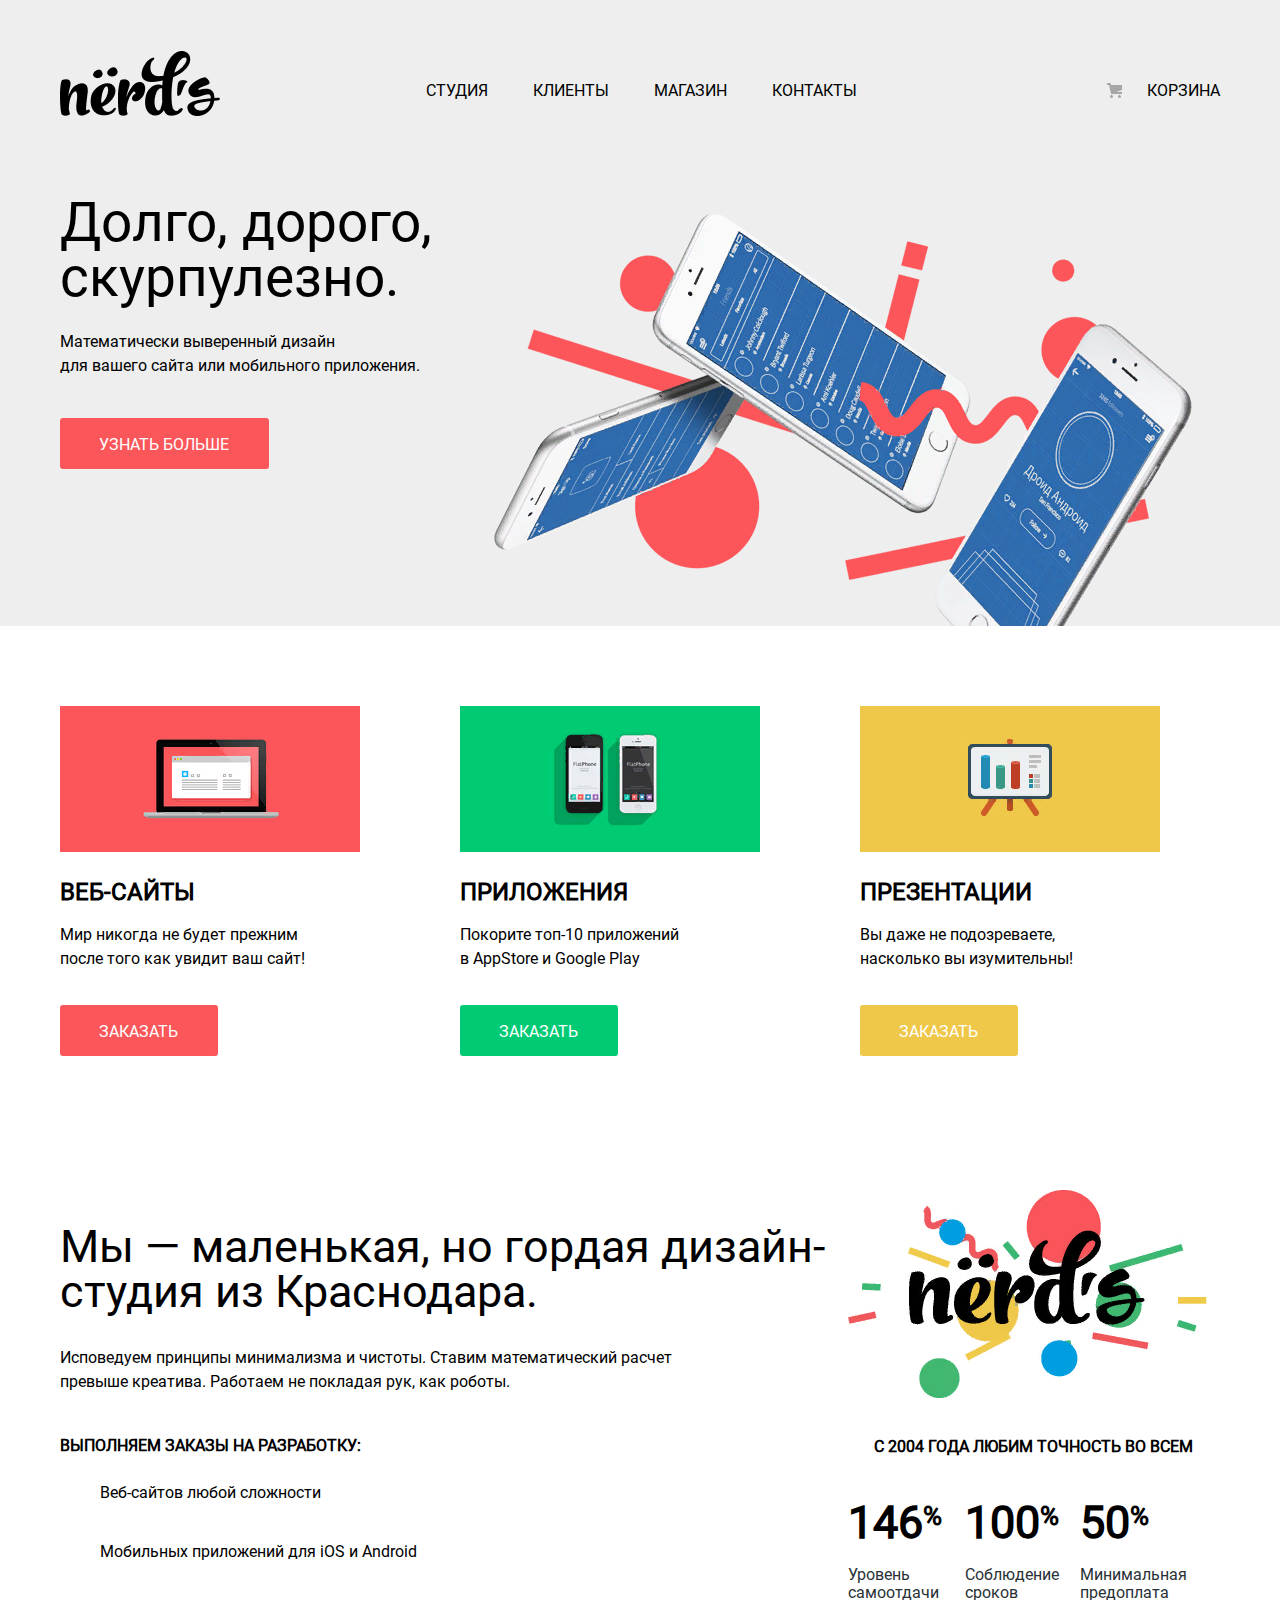
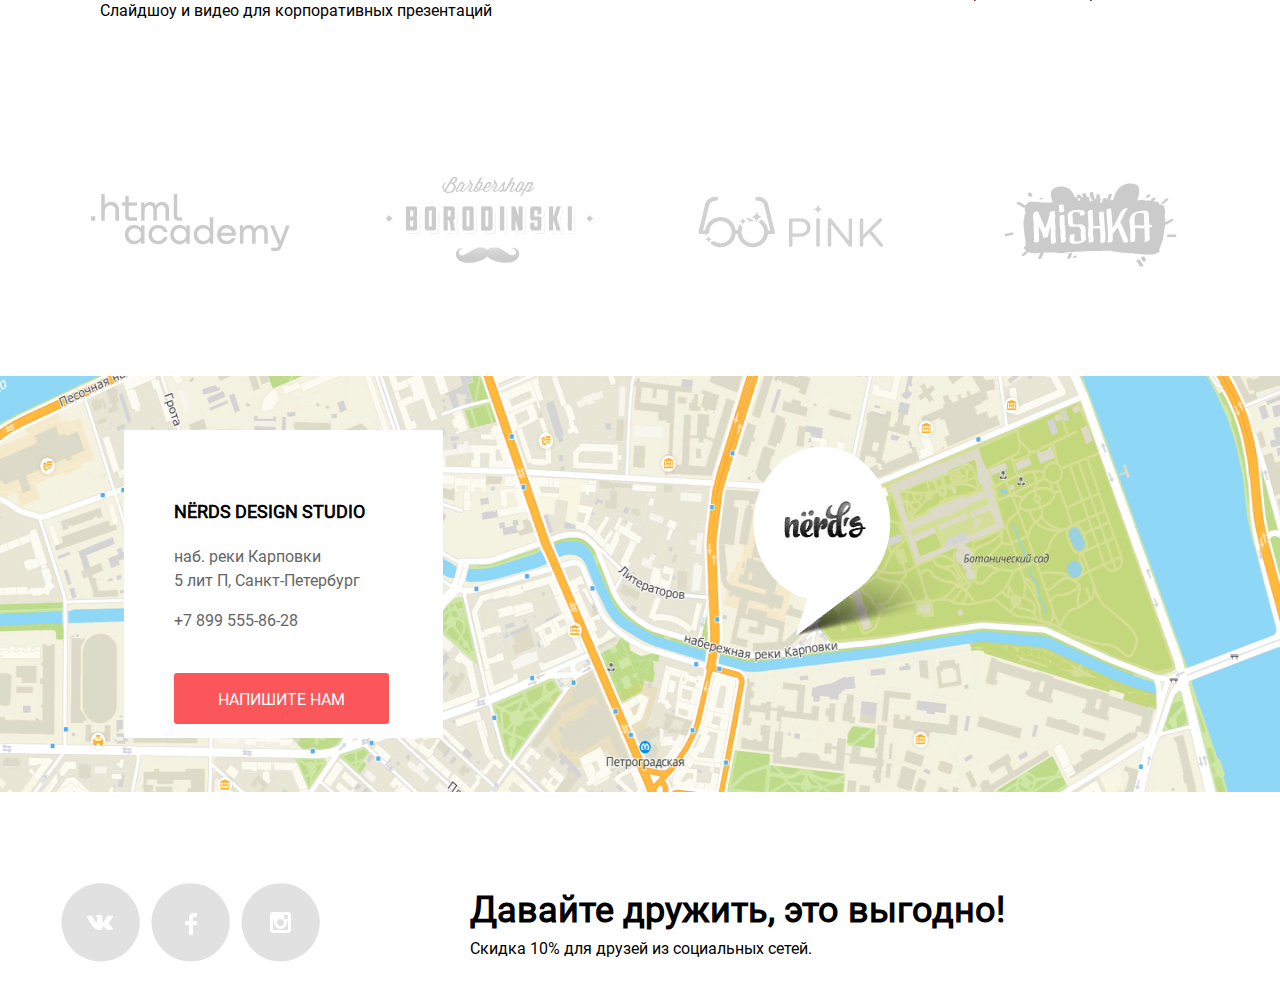
==== commit c57a13c6: "add some animation, modal window" ====
--- a/index.html
+++ b/index.html
@@ -44,7 +44,7 @@
             </p>
             <a class="button button-red" href="#"><span class="button-text">Узнать больше</span></a>
           </div>
-          <div class="slider-item">
+          <div class="slider-item visually-hidden">
             <p class="slider-item-header">
               Любим математику,<br>
               как никто другой</p>
@@ -54,7 +54,7 @@
             </p>
             <a class="button button-red" href="#"><span class="button-text">Узнать больше</span></a>
           </div>
-          <div class="slider-item">
+          <div class="slider-item visually-hidden">
             <p class="slider-item-header">
               Только ночь,<br>
               только хардкор</p>
@@ -151,21 +151,45 @@
             </li>
           </ul>
         </section>
+      </div>
+
       <section class="map">
-        mack
+        <section class="contacts">
+          <h2 class="visually-hidden">Контакты</h2>
+          <div class="contacts-wrapper">
+            <p class="contacts-header">Nёrds design studio</p>
+            <p class="contacts-area">наб. реки Карповки<br>
+               5 лит П, Санкт-Петербург</p>
+            <a class="contacts-phone" href="tel:+78005558628">+7 899 555-86-28</a>
+            <p class="contacts-button-wrapper">
+              <a class="button button-red" href="#">
+                <span class="button-text">Напишите нам</span>
+              </a>
+            </p>
+          </div>
+        </section>
       </section>
-      <section class="contacts">
-        <h2 class="visually-hidden">Контакты</h2>
-        <div class="contacts-wrapper">
-          <p class="contacts-header">Nёrds design studio</p>
-          <p class="contacts-area">наб. реки Карповки<br>
-             5 лит П, Санкт-Петербург</p>
-          <a class="contacts-phone" href="tel:+78005558628">+7 899 555-86-28</a>
-          <p class="contacts-button-wrapper">
-            <a class="button button-red" href="#">Напишите нам</a>
-          </p>
-
-      </div>
+
+      <div class="container">
+      <section class="contact-us">
+        <form class="contact-us-form" action="https://echo.htmlacademy.ru" method="post">
+          <svg class="modal-close-mark" width="21" height="21" viewBox="0 0 21 21" fill="none" xmlns="http://www.w3.org/2000/svg">
+            <g opacity="0.3">
+              <path d="M13.3299 10.5005L20.7072 3.12321C21.0963 2.7317 21.0963 2.09952 20.7072 1.70801L19.292 0.291799C18.9005 -0.0972665 18.2683 -0.0972665 17.8768 0.291799L10.4995 7.67009L3.12221 0.2928C2.7307 -0.0962657 2.09852 -0.0962657 1.70701 0.2928L0.291799 1.70801C-0.0972665 2.09952 -0.0972665 2.7317 0.291799 3.12321L7.66909 10.5005L0.291799 17.8778C-0.0972665 18.2693 -0.0972665 18.9015 0.291799 19.293L1.70801 20.7082C2.09952 21.0973 2.7317 21.0973 3.12321 20.7082L10.5005 13.3309L17.8778 20.7082C18.2693 21.0973 18.9015 21.0973 19.293 20.7082L20.7082 19.293C21.0973 18.9015 21.0973 18.2693 20.7082 17.8778L13.3299 10.5005Z" fill="#FB565A"/>
+            </g>
+          </svg>
+          <legend>Напишите нам</legend>
+          <label class="username-label" for="username">Ваше имя:<br>
+            <input type="text" name="username" id="username" placeholder="Имя Фамилия">
+          </label>
+          <label class="email-label" for="email">Ваш email:<br>
+            <input type="email" name="email" id="email" placeholder="email@example.com">
+          </label>
+          <label class="message-label" for="message">Текст письма:<br>
+            <textarea name="message" id="message" cols="80" rows="10" placeholder="В свободной форме"></textarea>
+          </label>
+          <input class="button submit button-red" type="submit" value="Отправить">
+        </form>
       </section>
     </div>
     </main>
--- a/style.css
+++ b/style.css
@@ -31,6 +31,7 @@
   --soft-red-dark: #E74246;
   --soft-red-darknest: #D7373B;
   --light-gray-submit: #949694;
+  --light-gray-submit-contact: #cddfcd38;
   --light-gray:#EEEEEE;
   --light-gray-dark: #DFDFDF;
   --light-gray-darknest: #D5D5D5;
@@ -42,7 +43,10 @@
   --soft-yellow-darknest:#E5A722;
   --black: #000000;
   --white: #FFFFFF;
+  --gray: #DBDBDB;
   --lead-grey: #666666;
+  --light-graylish-blue: #D7DCDE;
+  --grayish-blue: #B4B9BB;
   --graylish-blue: #283136;
 }
 html{
@@ -101,16 +105,18 @@
   padding-left: 40px;
   background: url(/img/cart-icon.svg) no-repeat left center;
 }
-.active{
+.nav-active-item{
   border-bottom: 2px solid var(--soft-red);
 }
+
+
 .site-navigation a,
 .cart a,
 .products-sort-item a {
   color:var(--black);
 }
-.slider {
-  background-color: var(--light-gray);
+.slider{
+  padding-top: 1px;
 }
 .slider-item-header{
   font-weight: 500;
@@ -189,6 +195,15 @@
   background-color: var(--soft-red-darknest);
   box-shadow: inset 0px 3px 0px rgba(0, 1, 1, 0.1);
 }
+.contacts .button-red{
+  padding: 17px 44px 15px 44px;
+}
+.contacts .button-red:hover{
+  background-color: var(--soft-red-dark);
+}
+.contacts .button-red:active{
+  background-color: var(--soft-red-darknest);
+}
 .button-grey{
   color:var(--black);
   background-color: var(--light-gray);
@@ -200,6 +215,7 @@
   background-color: var(--light-gray-darknest);
   box-shadow: inset 0px 3px 0px rgba(0, 1, 1, 0.1);
 }
+
 .button:active .button-text{
   opacity: 0.3;
 }
@@ -212,7 +228,11 @@
 .pagination a:active{
   background-color: var(--light-gray-darknest);
   box-shadow: inset 0px 3px 0px rgba(0, 1, 1, 0.1);
-  opacity: 0.3;
+}
+.pagination-active-item{
+  border: 3px solid var(--gray);
+  background-color: var(--white);
+  pointer-events: none;
 }
 .button-next{
   padding: 17px 77px 15px 78px;
@@ -220,10 +240,7 @@
 .button-buy{
   padding: 17px 72px 15px 72px;
 }
-.contacts .button-red{
-  background-color: var(--soft-red);
-  padding: 17px 44px 15px 44px;
-}
+
 .advantages-item:first-child{
   background: url("img/illustration-1\ 1.png") no-repeat;
 
@@ -349,7 +366,11 @@
   margin: 0;
 }
 .map{
+  height: 416px;
   background: url("img/map.png") no-repeat;
+  background-size: 100vw 416px;
+  position: relative;
+  margin-bottom: 74px;
 }
 .page-header{
   margin-bottom: 108px;
@@ -385,6 +406,19 @@
 .products-sort-item:active{
   opacity: 1;
 }
+.products-sort-item:nth-child(4){
+  min-height: 11px;
+  min-width: 10px;
+  cursor: pointer;
+  margin-left: 27px;
+  background: url("/img/icon-up-dir.svg") no-repeat;
+}
+.products-sort-item:nth-child(5){
+  min-height: 11px;
+  min-width: 10px;
+  cursor: pointer;
+  background: url("/img/icon-down-dir.svg") no-repeat;
+}
 .products-item-header h3{
   font-size: 18px;
   font-weight: 700;
@@ -486,14 +520,18 @@
 .main-header-logo{
   width: 160px;
   height: 65px;
+  padding-bottom: 1px;
+}
+.main-header-logo:hover{
+  opacity: 0.7;
+}
+.main-header-logo:active{
+  opacity: 0.3;
 }
 .main-header{
   background-color: var(--light-gray);
 }
 
-.slider{
-  border: 5px solid black;
-}
 .slider-item{
   min-height: 431px;
 }
@@ -525,6 +563,9 @@
   width: 319px;
   min-height: 308px;
   background-color: var(--white);
+  position: absolute;
+  left: 9.72%;
+  top: 12.98%;
 }
 .contacts-button-wrapper{
   margin-top: 55px;
@@ -603,6 +644,93 @@
   margin: 0;
   padding-bottom: 32px;
 }
+.contact-us{
+  width: 960px;
+  position: absolute;
+  top: 1706px;
+  left: 50%;
+  margin-left: -480px;
+}
+
+.contact-us-form{
+  background-color: var(--white);
+  box-shadow: 0px 20px 40px rgba(0, 0, 0, 0.4);
+  padding: 63px 99px 37px 100px;
+  display: grid;
+  column-gap: 40px;
+  row-gap: 35px;
+  grid-template-columns: 1fr 1fr;
+  position: relative;
+  display: none;
+}
+.contact-us-form label{
+  font-weight: 700;
+  line-height: 18px;
+}
+.contact-us-form label{
+  grid-column: 1/-1;
+}
+.contact-us-form .username-label{
+  grid-column: 1/2;
+}
+.contact-us-form .email-label{
+  grid-column: 2/3;
+}
+.contact-us-form .message-label{
+  grid-column: 1/-1;
+}
+.contact-us-form .submit{
+  width: 260px;
+}
+.contact-us-form .submit:hover{
+  background-color: var(--soft-red-dark);
+}
+.contact-us-form .submit:active{
+  background-color: var(--soft-red-darknest);
+  box-shadow: inset 0px 3px 0px rgba(0, 1, 1, 0.1);
+  color: var(--light-gray-submit-contact);
+}
+
+.contact-us-form legend{
+  font-weight: 700;
+  font-size: 45px;
+  line-height: 52.73px;
+  text-transform: none;
+  grid-column: 1/-1;
+}
+.contact-us #username,
+.contact-us #email{
+  min-height: 50px;
+}
+.contact-us #username,
+.contact-us #email,
+.contact-us textarea{
+  width: 100%;
+  box-sizing: border-box;
+  margin-top: 9px;
+  border: 2px solid var(--light-graylish-blue);
+  border-radius: 3px;
+  padding-left: 16px;
+}
+textarea{
+  max-width: 100%;
+  min-width: 200px;
+  min-height: 200px;
+}
+.contact-us textarea{
+  padding-top: 16px;
+}
+.contact-us #username:hover,
+.contact-us #email:hover,
+.contact-us textarea:hover{
+  border-color: var(--grayish-blue);
+}
+
+.contact-us #username:focus,
+.contact-us #email:focus,
+.contact-us textarea:focus{
+  border-color: var(--black);
+}
 .social-media-list{
   padding: 0;
   display: flex;
@@ -619,4 +747,16 @@
 .svg:hover{
   filter: drop-shadow(0px 4px 4px rgba(0, 0, 0, 0.25));
 }
-
+.modal-close-mark{
+  position: absolute;
+  right: 90px;
+  top: 78px;
+  cursor: pointer;
+}
+.modal-close-mark:hover g{
+  opacity: 1;
+}
+.modal-close-mark:active g{
+  opacity: 0.1;
+}
+
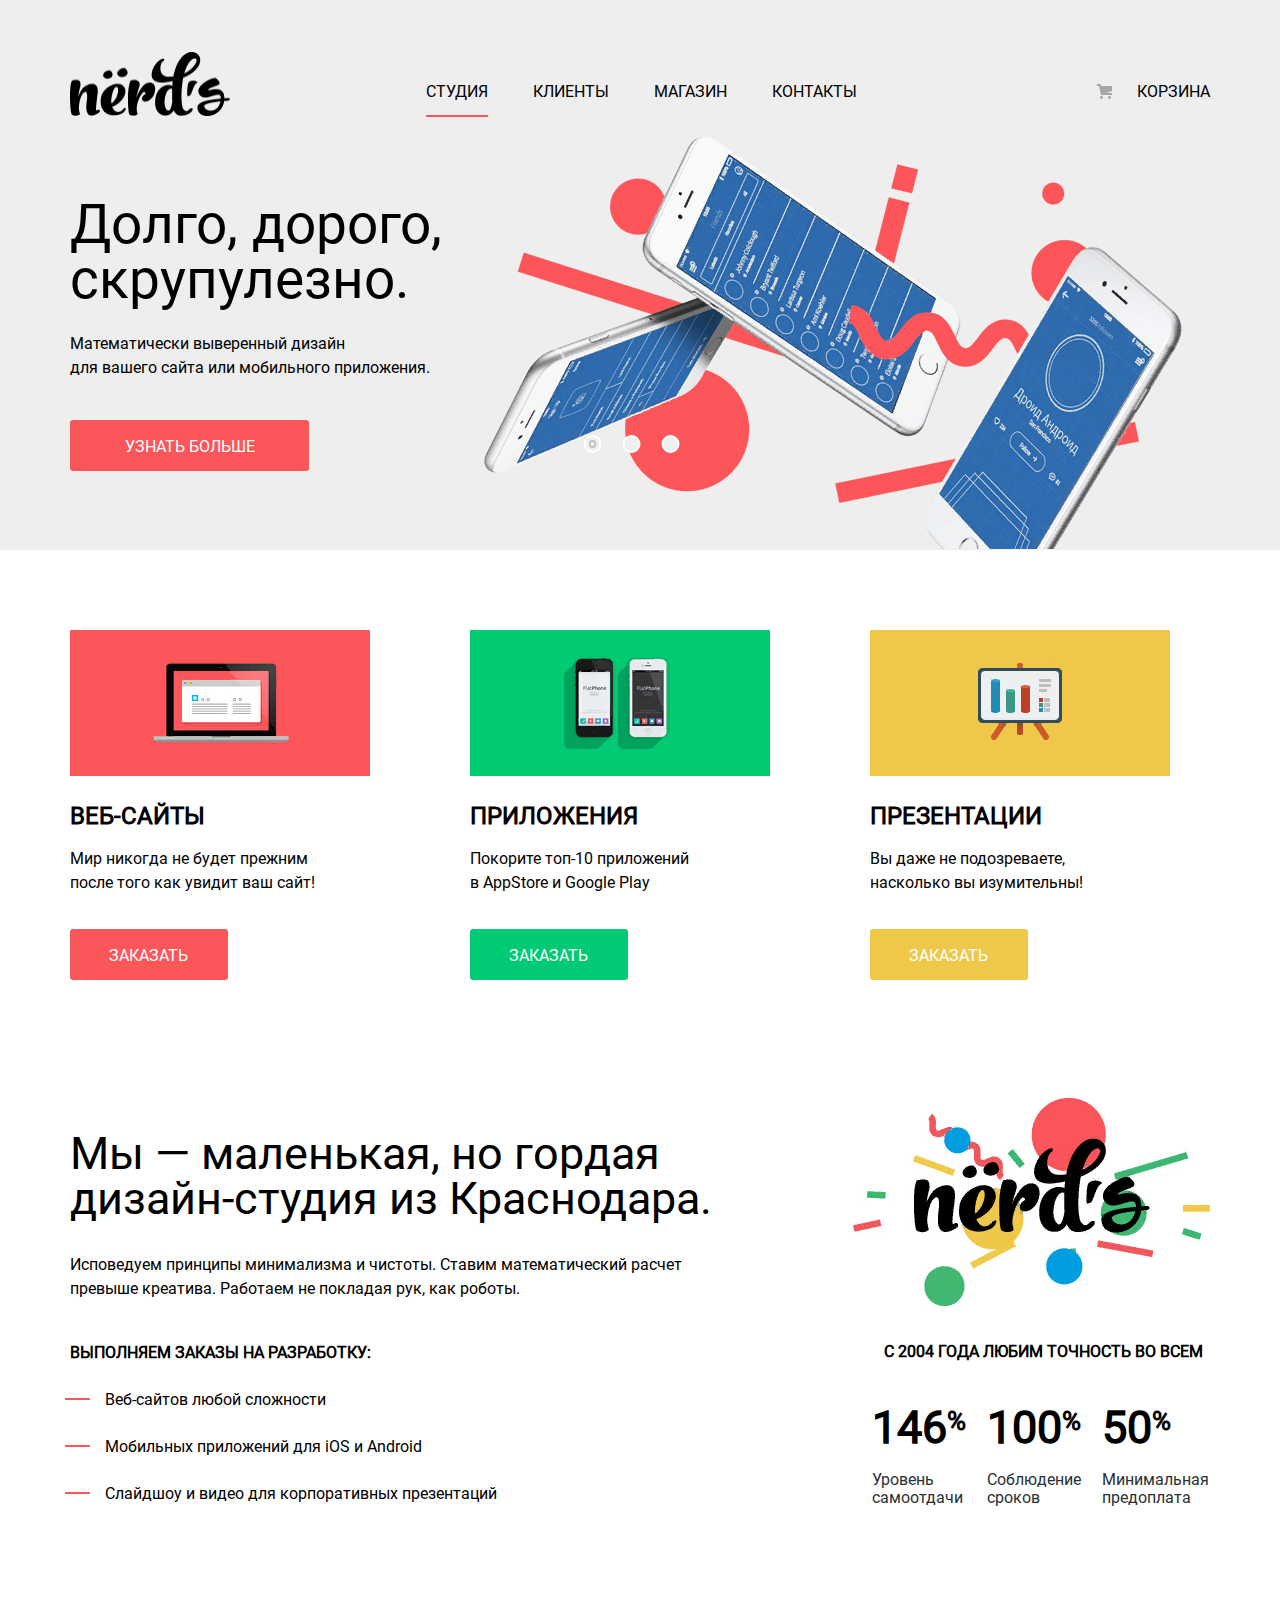
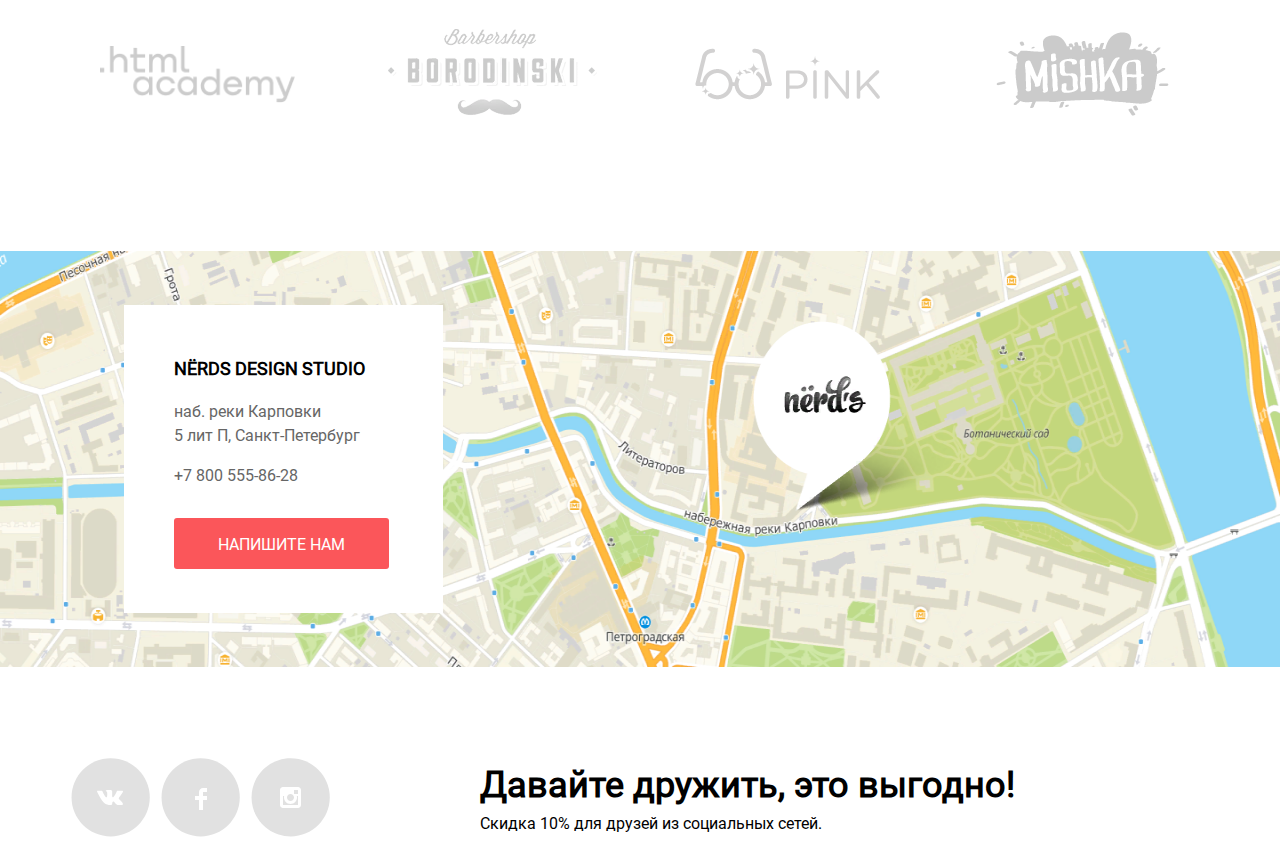
==== commit ea760d33: "decorate elements" ====
--- a/index.html
+++ b/index.html
@@ -19,7 +19,7 @@
             </a>
           </div>
           <ul class="site-navigation">
-            <li class="site-navigation-item"><a href="#">Студия</a></li>
+            <li class="site-navigation-item nav-active-item"><a href="#">Студия</a></li>
             <li class="site-navigation-item"><a href="#">Клиенты</a></li>
             <li class="site-navigation-item"><a href="catalog.html">Магазин</a></li>
             <li class="site-navigation-item"><a href="#">Контакты</a></li>
@@ -34,17 +34,17 @@
       <h1 class="visually-hidden">Интернет-магазин Nerds</h1>
       <div class="slider-bg">
         <section class="slider container">
-          <div class="slider-item">
+          <div class="slider-item slider-current">
             <p class="slider-item-header">
               Долго, дорого,<br>
-              скурпулезно.</p>
+              скрупулезно.</p>
             <p class="slider-item-description">
               Математически выверенный дизайн<br>
               для вашего сайта или мобильного приложения.
             </p>
             <a class="button button-red" href="#"><span class="button-text">Узнать больше</span></a>
           </div>
-          <div class="slider-item visually-hidden">
+          <div class="slider-item">
             <p class="slider-item-header">
               Любим математику,<br>
               как никто другой</p>
@@ -54,7 +54,7 @@
             </p>
             <a class="button button-red" href="#"><span class="button-text">Узнать больше</span></a>
           </div>
-          <div class="slider-item visually-hidden">
+          <div class="slider-item">
             <p class="slider-item-header">
               Только ночь,<br>
               только хардкор</p>
@@ -63,6 +63,11 @@
               <br>Ближе к полуночи работа только начинается.
             </p>
             <a class="button button-red" href="#"><span class="button-text">Узнать больше</span></a>
+          </div>
+          <div class="slider-controls">
+            <button type="button" class="button-current" aria-label="Первый слайд"></button>
+            <button type="button" aria-label="Второй слайд"></button>
+            <button type="button" aria-label="Третий слайд"></button>
           </div>
         </section>
       </div>
@@ -154,13 +159,18 @@
       </div>
 
       <section class="map">
+        <iframe src="https://www.google.com/maps/embed?pb=!1m18!1m12!1m3!1d4749.1424371776275!2d30.31252078883977!3d59.96916473088871!2m3!1f0!2f0!3f0!3m2!1i1024!2i768!4f13.1!3m3!1m2!1s0x4696315bc4e8ce61%3A0xe703c377f3424272!2sStudio%20212!5e0!3m2!1sru!2sru!4v1643739726532!5m2!1sru!2sru"
+         width="100%" height="416" style="border:0;" allowfullscreen="" loading="lazy" title="Офис компании
+          по адресу набережная реки
+          Карповки, 5, литера П, Санкт-Петербург"></iframe>
+        <h2 class="visually-hidden">Как до нас добраться</h2>
         <section class="contacts">
           <h2 class="visually-hidden">Контакты</h2>
           <div class="contacts-wrapper">
             <p class="contacts-header">Nёrds design studio</p>
             <p class="contacts-area">наб. реки Карповки<br>
                5 лит П, Санкт-Петербург</p>
-            <a class="contacts-phone" href="tel:+78005558628">+7 899 555-86-28</a>
+            <a class="contacts-phone" href="tel:+78005558628">+7 800 555-86-28</a>
             <p class="contacts-button-wrapper">
               <a class="button button-red" href="#">
                 <span class="button-text">Напишите нам</span>
@@ -171,27 +181,27 @@
       </section>
 
       <div class="container">
-      <section class="contact-us">
-        <form class="contact-us-form" action="https://echo.htmlacademy.ru" method="post">
-          <svg class="modal-close-mark" width="21" height="21" viewBox="0 0 21 21" fill="none" xmlns="http://www.w3.org/2000/svg">
-            <g opacity="0.3">
-              <path d="M13.3299 10.5005L20.7072 3.12321C21.0963 2.7317 21.0963 2.09952 20.7072 1.70801L19.292 0.291799C18.9005 -0.0972665 18.2683 -0.0972665 17.8768 0.291799L10.4995 7.67009L3.12221 0.2928C2.7307 -0.0962657 2.09852 -0.0962657 1.70701 0.2928L0.291799 1.70801C-0.0972665 2.09952 -0.0972665 2.7317 0.291799 3.12321L7.66909 10.5005L0.291799 17.8778C-0.0972665 18.2693 -0.0972665 18.9015 0.291799 19.293L1.70801 20.7082C2.09952 21.0973 2.7317 21.0973 3.12321 20.7082L10.5005 13.3309L17.8778 20.7082C18.2693 21.0973 18.9015 21.0973 19.293 20.7082L20.7082 19.293C21.0973 18.9015 21.0973 18.2693 20.7082 17.8778L13.3299 10.5005Z" fill="#FB565A"/>
-            </g>
-          </svg>
-          <legend>Напишите нам</legend>
-          <label class="username-label" for="username">Ваше имя:<br>
-            <input type="text" name="username" id="username" placeholder="Имя Фамилия">
-          </label>
-          <label class="email-label" for="email">Ваш email:<br>
-            <input type="email" name="email" id="email" placeholder="email@example.com">
-          </label>
-          <label class="message-label" for="message">Текст письма:<br>
-            <textarea name="message" id="message" cols="80" rows="10" placeholder="В свободной форме"></textarea>
-          </label>
-          <input class="button submit button-red" type="submit" value="Отправить">
-        </form>
-      </section>
-    </div>
+        <section class="contact-us">
+          <form class="contact-us-form" action="https://echo.htmlacademy.ru" method="post">
+            <svg class="modal-close-mark" width="21" height="21" viewBox="0 0 21 21" fill="none" xmlns="http://www.w3.org/2000/svg">
+              <g opacity="0.3">
+                <path d="M13.3299 10.5005L20.7072 3.12321C21.0963 2.7317 21.0963 2.09952 20.7072 1.70801L19.292 0.291799C18.9005 -0.0972665 18.2683 -0.0972665 17.8768 0.291799L10.4995 7.67009L3.12221 0.2928C2.7307 -0.0962657 2.09852 -0.0962657 1.70701 0.2928L0.291799 1.70801C-0.0972665 2.09952 -0.0972665 2.7317 0.291799 3.12321L7.66909 10.5005L0.291799 17.8778C-0.0972665 18.2693 -0.0972665 18.9015 0.291799 19.293L1.70801 20.7082C2.09952 21.0973 2.7317 21.0973 3.12321 20.7082L10.5005 13.3309L17.8778 20.7082C18.2693 21.0973 18.9015 21.0973 19.293 20.7082L20.7082 19.293C21.0973 18.9015 21.0973 18.2693 20.7082 17.8778L13.3299 10.5005Z" fill="#FB565A"/>
+              </g>
+            </svg>
+            <legend>Напишите нам</legend>
+            <label class="username-label" for="username">Ваше имя:<br>
+              <input type="text" name="username" id="username" placeholder="Имя Фамилия">
+            </label>
+            <label class="email-label" for="email">Ваш email:<br>
+              <input type="email" name="email" id="email" placeholder="email@example.com">
+            </label>
+            <label class="message-label" for="message">Текст письма:<br>
+              <textarea name="message" id="message" cols="80" rows="10" placeholder="В свободной форме"></textarea>
+            </label>
+            <input class="button submit button-red" type="submit" value="Отправить">
+          </form>
+        </section>
+      </div>
     </main>
 
     <footer class="main-footer">
@@ -200,6 +210,7 @@
           <h2 class="visually-hidden">Социальные сети</h2>
           <ul class="social-media-list">
             <li class="social-media-item">
+              <span class="visually-hidden">Вконтакте</span>
               <a href="#">
                 <svg  class="svg" width="81" height="81" viewBox="0 0 81 81" fill="none" xmlns="http://www.w3.org/2000/svg">
                   <path class="svg-bg" fill-rule="evenodd" clip-rule="evenodd" d="M40.6616 1.2116C62.2692 1.2116 79.7856 18.7282 79.7856 40.336C79.7856 61.9432 62.2692 79.4597 40.6616 79.4597C19.0541 79.4597 1.53754 61.9432 1.53754 40.336C1.53754 18.7282 19.0541 1.2116 40.6616 1.2116Z" fill="#E1E1E1"/>
@@ -208,6 +219,7 @@
               </a>
             </li>
             <li class="social-media-item">
+              <span class="visually-hidden">Фейсбук</span>
               <a href="#">
                 <svg class="svg" width="81" height="81" viewBox="0 0 81 81" fill="none" xmlns="http://www.w3.org/2000/svg">
                   <path class="svg-bg" fill-rule="evenodd" clip-rule="evenodd" d="M40.6617 1.2116C62.2692 1.2116 79.7856 18.7282 79.7856 40.336C79.7856 61.9432 62.2692 79.4597 40.6617 79.4597C19.054 79.4597 1.53754 61.9432 1.53754 40.336C1.53754 18.7282 19.054 1.2116 40.6617 1.2116Z" fill="#E1E1E1"/>
@@ -216,6 +228,7 @@
               </a>
           </li>
             <li class="social-media-item">
+              <span class="visually-hidden">Инстаграм</span>
               <a href="#">
                 <svg class="svg" width="81" height="81" viewBox="0 0 81 81" fill="none" xmlns="http://www.w3.org/2000/svg">
                   <path class="svg-bg" fill-rule="evenodd" clip-rule="evenodd" d="M40.6617 1.2116C62.2692 1.2116 79.7856 18.7282 79.7856 40.336C79.7856 61.9432 62.2692 79.4597 40.6617 79.4597C19.054 79.4597 1.53754 61.9432 1.53754 40.336C1.53754 18.7282 19.054 1.2116 40.6617 1.2116Z" fill="#E1E1E1"/>
--- a/style.css
+++ b/style.css
@@ -1,3 +1,4 @@
+
 /*add fonts*/
 
 
@@ -31,6 +32,7 @@
   --soft-red-dark: #E74246;
   --soft-red-darknest: #D7373B;
   --light-gray-submit: #949694;
+  --very-dark-gray: #4D4D4D;
   --light-gray-submit-contact: #cddfcd38;
   --light-gray:#EEEEEE;
   --light-gray-dark: #DFDFDF;
@@ -44,6 +46,8 @@
   --black: #000000;
   --white: #FFFFFF;
   --gray: #DBDBDB;
+  --gray-range: #ABABAB;
+  --light-gray-range: #CFCFCF;
   --lead-grey: #666666;
   --light-graylish-blue: #D7DCDE;
   --grayish-blue: #B4B9BB;
@@ -54,20 +58,14 @@
 }
 body {
   min-width: 1240px;
-  margin: 0;
-  padding: 0;
   font-family: "Roboto", "Arial", sans-serif;
   font-size: 16px;
   font-weight: 400;
   line-height: 24px;
   min-height: 100%;
-  display: grid;
-  grid-template-rows: min-content 1fr min-content;
-  align-content: start;
 }
 img {
-  max-width: 100%;
-  height: auto;
+  width: 100%;
 }
 a {
   text-decoration: none;
@@ -103,13 +101,11 @@
 }
 .cart a{
   padding-left: 40px;
-  background: url(/img/cart-icon.svg) no-repeat left center;
+  background: url(img/cart-icon.svg) no-repeat left center;
 }
 .nav-active-item{
   border-bottom: 2px solid var(--soft-red);
 }
-
-
 .site-navigation a,
 .cart a,
 .products-sort-item a {
@@ -117,11 +113,44 @@
 }
 .slider{
   padding-top: 1px;
+  position: relative;
+}
+.slider-controls{
+  position: absolute;
+  top: 317px;
+  left: 50%;
+  -webkit-transform: translateX(-50%);
+      -ms-transform: translateX(-50%);
+          transform: translateX(-50%);
+}
+.slider-controls button {
+  padding: 0;
+  margin-right: 17px;
+  width: 18px;
+  height: 18px;
+  border: 2px solid var(--white);
+  border-radius: 50%;
+  cursor: pointer;
+}
+.slider-item{
+  min-height: 431px;
+  display: none;
+  padding-top: 1px;
+}
+.slider-current{
+  display: block;
+}
+.slider-controls .button-current {
+  background-image: url(img/slider_bg.svg);
+  background-repeat: no-repeat;
+  background-position: center;
 }
 .slider-item-header{
   font-weight: 500;
   font-size: 55px;
   line-height: 55px;
+  margin: 0;
+  padding: 0;
   margin-top:78px;
   margin-bottom:25px;
 }
@@ -129,14 +158,16 @@
   margin-bottom: 55px;
 }
 .slider-item:first-child{
-  background: url("img/slider1_back.png") no-repeat 100%;
+  background: url(img/slider1_back.png);
+  background-position: 100% 0;
+  background-repeat: no-repeat;
 
 }
 .slider-item:nth-child(2){
-  background: url("img/slider2_back.png") no-repeat 100%;
+  background: url(img/slider2_back.png);
 }
 .slider-item:last-child{
-  background: url("img/slider3_back.png") no-repeat 100%;
+  background: url(img/slider3_back.png);
 }
 li{
   list-style: none;
@@ -160,6 +191,10 @@
 .button-position{
   vertical-align: bottom;
 }
+.slider-item > .button{
+  line-height: 18px;
+  padding: 17px 54px 15px 55px;
+}
 .button-red,
 .button-yellow,
 .button-green{
@@ -173,7 +208,8 @@
 }
 .button-yellow:active{
   background-color: var(--soft-yellow-darknest);
-  box-shadow: inset 0px 3px 0px rgba(0, 1, 1, 0.1);
+  -webkit-box-shadow: inset 0px 3px 0px rgba(0, 1, 1, 0.1);
+          box-shadow: inset 0px 3px 0px rgba(0, 1, 1, 0.1);
 }
 .button-green{
   background-color: var(--lime-green);
@@ -183,7 +219,8 @@
 }
 .button-green:active{
   background-color: var(--lime-green-darknest);
-  box-shadow: inset 0px 3px 0px rgba(0, 1, 1, 0.1);
+  -webkit-box-shadow: inset 0px 3px 0px rgba(0, 1, 1, 0.1);
+          box-shadow: inset 0px 3px 0px rgba(0, 1, 1, 0.1);
 }
 .button-red{
   background-color: var(--soft-red);
@@ -193,7 +230,8 @@
 }
 .button-red:active{
   background-color: var(--soft-red-darknest);
-  box-shadow: inset 0px 3px 0px rgba(0, 1, 1, 0.1);
+  -webkit-box-shadow: inset 0px 3px 0px rgba(0, 1, 1, 0.1);
+          box-shadow: inset 0px 3px 0px rgba(0, 1, 1, 0.1);
 }
 .contacts .button-red{
   padding: 17px 44px 15px 44px;
@@ -213,7 +251,8 @@
 }
 .button-grey:active{
   background-color: var(--light-gray-darknest);
-  box-shadow: inset 0px 3px 0px rgba(0, 1, 1, 0.1);
+  -webkit-box-shadow: inset 0px 3px 0px rgba(0, 1, 1, 0.1);
+          box-shadow: inset 0px 3px 0px rgba(0, 1, 1, 0.1);
 }
 
 .button:active .button-text{
@@ -227,7 +266,8 @@
 }
 .pagination a:active{
   background-color: var(--light-gray-darknest);
-  box-shadow: inset 0px 3px 0px rgba(0, 1, 1, 0.1);
+  -webkit-box-shadow: inset 0px 3px 0px rgba(0, 1, 1, 0.1);
+          box-shadow: inset 0px 3px 0px rgba(0, 1, 1, 0.1);
 }
 .pagination-active-item{
   border: 3px solid var(--gray);
@@ -239,6 +279,8 @@
 }
 .button-buy{
   padding: 17px 72px 15px 72px;
+  font-weight: 500;
+  line-height: 18px;
 }
 
 .advantages-item:first-child{
@@ -252,18 +294,32 @@
   background: url("img/illustration-3\ 1.png") no-repeat;
 }
 .services{
+  -ms-grid-column: 1;
+  -ms-grid-column-span: 2;
   grid-column: 1/3;
 }
+.services-list{
+  padding-left: 35px;
+}
 .services-item{
-  margin-bottom: 35px;
+  margin-bottom: 23px;
+  position: relative;
+}
+.services-item::before{
+  content: "";
+  position: absolute;
+  width: 25px;
+  height: 2px;
+  background-color: var(--soft-red);
+  left: -40px;
+  top: 10px;
 }
 .services-header{
   font-size: 45px;
   line-height: 45px;
-  margin-top: 34px;
+  margin-top: 33px;
   margin-bottom: 32px;
 }
-
 .services-subheader,
 .statistic-header{
   text-transform: uppercase;
@@ -275,30 +331,40 @@
 }
 .statistic-header{
   margin-bottom: 31px;
+  padding-left: 25px;
 }
 .statistic{
   background: url("img/nerds_logo.png") no-repeat;
 }
 .index-columns{
+  display: -ms-grid;
   display: grid;
+  -ms-grid-columns: 1fr 50px 1fr 50px 1fr;
   grid-template-columns: repeat(3, 1fr);
-  margin-bottom: 73px;
-  column-gap: 20px;
+  margin-bottom: 100px;
+  -webkit-column-gap: 50px;
+     -moz-column-gap: 50px;
+          column-gap: 50px;
 }
 .partners{
-  margin-bottom: 80px;
+  margin-bottom: 125px;
 }
 .partners-list{
+  display: -ms-grid;
   display: grid;
+  -ms-grid-columns: 1fr 40px 1fr 40px 1fr 40px 1fr;
   grid-template-columns: repeat(4, 1fr);
   gap: 40px;
   margin:0;
   padding: 0;
+  -webkit-box-align: center;
+      -ms-flex-align: center;
+          align-items: center;
 }
 .partners-item{
-  justify-self: center;
+  -ms-grid-column-align: center;
+      justify-self: center;
   opacity: 0.2;
-  height: 100px;
 }
 .partners-item:hover{
   opacity: 1;
@@ -306,28 +372,16 @@
 .partners-item:active{
   opacity: 0.1;
 }
-.partners-item:first-child{
-  margin-top: 63px;
-}
-.partners-item:nth-child(2){
-  margin-top: 46px;
-}
-.partners-item:nth-child(3){
-  margin-top: 65px;
-}
-.partners-item:nth-child(4){
-  margin-top: 52px;
-}
-
 .statistic table{
   border-collapse: collapse;
-  margin-top: 245px;
+  margin-top: 242px;
 }
 .statistic-numbers{
   font-size: 45px;
   line-height: 64px;
   font-weight: 700;
   padding-bottom: 10px;
+  padding-left: 20px;
 }
 .statistic-numbers sup{
   font-size: 26px;
@@ -336,12 +390,14 @@
 .statistic-description{
   line-height: 18px;
   color: var(--graylish-blue);
+  padding-left: 20px;
 }
 .contacts-header{
   font-size: 18px;
   font-weight: 700;
   line-height: 30px;
   text-transform: uppercase;
+  margin: 0;
   padding-top: 49px;
 }
 .contacts-area{
@@ -349,10 +405,16 @@
 }
 .visually-hidden {
   position: absolute;
-  clip: rect(0 0 0 0);
   width: 1px;
   height: 1px;
   margin: -1px;
+  border: 0;
+  padding: 0;
+  white-space: nowrap;
+  -webkit-clip-path: inset(100%);
+          clip-path: inset(100%);
+  clip: rect(0 0 0 0);
+  overflow: hidden;
 }
 .cta-header{
   font-weight: 700;
@@ -372,16 +434,14 @@
   position: relative;
   margin-bottom: 74px;
 }
-.page-header{
-  margin-bottom: 108px;
-}
+
 .page-header h1{
   text-align: center;
   font-size: 55px;
   font-weight: 500;
   line-height: 55px;
   margin-top: 78px;
-  margin-bottom: 108px;
+  padding-bottom: 108px;
   background-color: var(--light-gray);
 }
 legend,
@@ -423,7 +483,17 @@
   font-size: 18px;
   font-weight: 700;
   line-height: 30px;
-  color:var(--black)
+  color:var(--black);
+  margin-top: 26px;
+  margin-bottom: 12px;
+}
+.products-item-header:hover h3{
+  color: var(--soft-red);
+  cursor: pointer;
+}
+.products-item-header:active h3{
+  color: var(--black);
+  opacity: 0.3;
 }
 .products-item-description{
   font-size: 16px;
@@ -434,6 +504,10 @@
   background-color: var(--light-gray);
   text-align: center;
   display: none;
+  min-height: 231px;
+  width: 100%;
+  position: absolute;
+  bottom: 0px;
 }
 label{
   font-size: 16px;
@@ -447,6 +521,7 @@
 }
 .grid-item{
   margin-bottom: 20px;
+  margin-left:34px;
 }
 
 .min-price,
@@ -460,15 +535,69 @@
   margin: 0;
   padding-top:13px;
 }
-.main-filter input[type="text"]{
+.range-filter {
+  width: 260px;
+  margin-top: 49px;
+}
+.range-controls {
+  height: 41px;
+  position: relative;
+  margin-bottom: 15px;
+  padding-top: 39px;
+  padding-right: 20px;
+  padding-left: 20px;
+  background-color: var(--light-gray);
+  border-radius: 5px;
+}
+.range-controls .scale {
+  height: 2px;
+  background-color: var(--light-graylish-blue);
+}
+.range-controls .bar {
+  width: 70%;
+  height: 2px;
+  background: var(--lime-green);
+}
+.range-controls .toggle {
+  position: absolute;
+  top: 31px;
+  left: 0;
+  width: 4px;
+  height: 4px;
+  padding: 0;
+  border: 8px solid var(--white);
+  background-color: var(--gray-range);
+  border-radius: 50%;
+  -webkit-box-shadow: 0 2px 1px 0 var(--light-gray-range);
+          box-shadow: 0 2px 1px 0 var(--light-gray-range);
+  cursor: pointer;
+}
+.range-controls .toggle-min {
+  left: 18px;
+}
+.range-controls .toggle-max {
+  left: 160px;
+}
+.price-controls input {
+  width: 60px;
+  padding: 10px;
+  margin-left: 10px;
+  text-align: center;
+  color: var(--graylish-blue);
   border: none;
-  background-color: var(--light-gray);
-  text-align: center;
-  width: 80px;
-  padding-bottom: 10px;
-  padding-top: 10px;
-  border-radius: 3px;
-}
+  border-radius: 5px;
+  background: var(--light-gray);
+}
+.price-controls {
+  display: -webkit-box;
+  display: -ms-flexbox;
+  display: flex;
+  -webkit-box-pack: justify;
+      -ms-flex-pack: justify;
+          justify-content: space-between;
+}
+
+
 .submit{
   border: none;
   padding: 17px 89px 15px 88px;
@@ -480,7 +609,8 @@
 }
 .submit:active{
   background-color: var(--light-gray-darknest);
-  box-shadow: inset 0px 3px 0px rgba(0, 1, 1, 0.1);
+  -webkit-box-shadow: inset 0px 3px 0px rgba(0, 1, 1, 0.1);
+          box-shadow: inset 0px 3px 0px rgba(0, 1, 1, 0.1);
   color: var(--light-gray-submit);
 }
 
@@ -495,23 +625,35 @@
 }
 .features-item{
   margin-bottom: 19px;
+  margin-left:34px;
 }
 .site-navigation{
+  display: -webkit-box;
+  display: -ms-flexbox;
   display: flex;
-  flex-wrap: wrap;
-  justify-content: center;
+  -ms-flex-wrap: wrap;
+      flex-wrap: wrap;
+  -webkit-box-pack: center;
+      -ms-flex-pack: center;
+          justify-content: center;
   margin:0;
   padding:0;
   margin-top: 26px;
 }
 .main-navigation{
+  display: -ms-grid;
   display: grid;
+  -ms-grid-columns: 160px 40px 1fr 40px -webkit-min-content;
+  -ms-grid-columns: 160px 40px 1fr 40px min-content;
+  grid-template-columns: 160px 1fr -webkit-min-content;
   grid-template-columns: 160px 1fr min-content;
-  column-gap: 40px;
+  -webkit-column-gap: 40px;
+     -moz-column-gap: 40px;
+          column-gap: 40px;
 }
 
 .container{
-  width: 1160px;
+  width: 1140px;
   margin: 0 auto;
 }
 .main-navigation-wrapper{
@@ -530,30 +672,38 @@
 }
 .main-header{
   background-color: var(--light-gray);
-}
-
-.slider-item{
-  min-height: 431px;
-}
+  padding-top: 1px;
+}
+
 .advantages{
   margin-top:80px;
   min-height: 347px;
   width: 1100px;
-  margin-bottom: 137px;
+  margin-bottom: 121px;
 }
 
 .advantages-list{
   margin:0;
   padding:0;
+  display: -ms-grid;
   display: grid;
+  -ms-grid-columns: 1fr 100px 1fr 100px 1fr;
   grid-template-columns: repeat(3, 1fr);
-  column-gap: 100px;
+  -webkit-column-gap: 100px;
+     -moz-column-gap: 100px;
+          column-gap: 100px;
 }
 .social-media{
+  display: -ms-grid;
   display: grid;
+  -ms-grid-columns: 1fr 140px 3fr;
   grid-template-columns: 1fr 3fr;
-  column-gap: 140px;
-  align-items: center;
+  -webkit-column-gap: 140px;
+     -moz-column-gap: 140px;
+          column-gap: 140px;
+  -webkit-box-align: center;
+      -ms-flex-align: center;
+          align-items: center;
 }
 .social-media-item{
   margin-right: 9px;
@@ -568,7 +718,7 @@
   top: 12.98%;
 }
 .contacts-button-wrapper{
-  margin-top: 55px;
+  margin-top: 45px;
 }
 .contacts-wrapper{
   width: 220px;
@@ -582,27 +732,54 @@
   background-color: var(--light-gray);
 }
 .inner-page{
+  display: -ms-grid;
   display: grid;
+  -ms-grid-columns: 260px 100px 1fr 100px 1fr;
   grid-template-columns: 260px repeat(2, 1fr);
-  column-gap: 100px;
+  -webkit-column-gap: 100px;
+     -moz-column-gap: 100px;
+          column-gap: 100px;
   margin-top: 55px;
 }
 .products-grid{
+  display: -ms-grid;
   display: grid;
+  -ms-grid-columns:1fr 40px 1fr;
   grid-template-columns:repeat(2, 1fr);
-  column-gap: 40px;
-  align-items: center;
+  -webkit-column-gap: 40px;
+     -moz-column-gap: 40px;
+          column-gap: 40px;
+  -webkit-box-align: center;
+      -ms-flex-align: center;
+          align-items: center;
   margin-bottom: 95px;
 }
 .products{
+  -ms-grid-column: 2;
+  -ms-grid-column-span: 2;
   grid-column: 2/4;
 }
 .products-item{
-  width: 358px;
+  width: 360px;
   min-height: 580px;
   margin: 0;
   padding:0;
-
+  position: relative;
+}
+.products-item::before{
+  content: "";
+  position: absolute;
+  background-image: url(img/browser.jpg);
+  width: 360px;
+  height: 40px;
+  top:-40px;
+  opacity: 0.12;
+}
+.products-item:hover::before{
+  opacity: 1;
+}
+.products-item:hover .modal-window{
+  display: block;
 }
 .products-list,
 .products-sort-list{
@@ -610,23 +787,30 @@
   padding: 0;
 }
 .products-list{
+  display: -ms-grid;
   display: grid;
+  -ms-grid-columns: 1fr 40px 1fr;
   grid-template-columns: repeat(2, 1fr);
-  column-gap: 40px;
-  row-gap: 30px;
+  -webkit-column-gap: 40px;
+     -moz-column-gap: 40px;
+          column-gap: 40px;
+  row-gap: 70px;
 }
 
 .products-sort-list{
+  display: -webkit-box;
+  display: -ms-flexbox;
   display: flex;
-  align-items: center;
-  flex-wrap: wrap;
-
-}
-.modal-window{
-  min-height: 231px;
-  text-align: center;
-}
+  -webkit-box-align: center;
+      -ms-flex-align: center;
+          align-items: center;
+  -ms-flex-wrap: wrap;
+      flex-wrap: wrap;
+}
+
 .pagination{
+  display: -webkit-box;
+  display: -ms-flexbox;
   display: flex;
   margin-top: 55px;
   margin-bottom: 60px;
@@ -635,30 +819,33 @@
 .pagination-item{
   margin-right: 11px;
 }
-.products-item-header h3{
-  padding-top: 26px;
-  margin-bottom: 12px;
-  margin-top: 0;
-}
+
 .products-item-description{
   margin: 0;
   padding-bottom: 32px;
 }
 .contact-us{
   width: 960px;
-  position: absolute;
-  top: 1706px;
+  position: fixed;
+  bottom: 50%;
   left: 50%;
-  margin-left: -480px;
+  -webkit-transform: translate(-50%, 50%);
+      -ms-transform: translate(-50%, 50%);
+          transform: translate(-50%, 50%);
 }
 
 .contact-us-form{
   background-color: var(--white);
-  box-shadow: 0px 20px 40px rgba(0, 0, 0, 0.4);
+  -webkit-box-shadow: 0px 20px 40px rgba(0, 0, 0, 0.4);
+          box-shadow: 0px 20px 40px rgba(0, 0, 0, 0.4);
   padding: 63px 99px 37px 100px;
+  display: -ms-grid;
   display: grid;
-  column-gap: 40px;
+  -webkit-column-gap: 40px;
+     -moz-column-gap: 40px;
+          column-gap: 40px;
   row-gap: 35px;
+  -ms-grid-columns: 1fr 40px 1fr;
   grid-template-columns: 1fr 1fr;
   position: relative;
   display: none;
@@ -671,9 +858,13 @@
   grid-column: 1/-1;
 }
 .contact-us-form .username-label{
+  -ms-grid-column: 1;
+  -ms-grid-column-span: 1;
   grid-column: 1/2;
 }
 .contact-us-form .email-label{
+  -ms-grid-column: 2;
+  -ms-grid-column-span: 1;
   grid-column: 2/3;
 }
 .contact-us-form .message-label{
@@ -687,7 +878,8 @@
 }
 .contact-us-form .submit:active{
   background-color: var(--soft-red-darknest);
-  box-shadow: inset 0px 3px 0px rgba(0, 1, 1, 0.1);
+  -webkit-box-shadow: inset 0px 3px 0px rgba(0, 1, 1, 0.1);
+          box-shadow: inset 0px 3px 0px rgba(0, 1, 1, 0.1);
   color: var(--light-gray-submit-contact);
 }
 
@@ -706,7 +898,8 @@
 .contact-us #email,
 .contact-us textarea{
   width: 100%;
-  box-sizing: border-box;
+  -webkit-box-sizing: border-box;
+          box-sizing: border-box;
   margin-top: 9px;
   border: 2px solid var(--light-graylish-blue);
   border-radius: 3px;
@@ -733,6 +926,8 @@
 }
 .social-media-list{
   padding: 0;
+  display: -webkit-box;
+  display: -ms-flexbox;
   display: flex;
 }
 .svg:hover .svg-bg{
@@ -745,7 +940,8 @@
   opacity: 0.3;
 }
 .svg:hover{
-  filter: drop-shadow(0px 4px 4px rgba(0, 0, 0, 0.25));
+  -webkit-filter: drop-shadow(0px 4px 4px rgba(0, 0, 0, 0.25));
+          filter: drop-shadow(0px 4px 4px rgba(0, 0, 0, 0.25));
 }
 .modal-close-mark{
   position: absolute;
@@ -760,3 +956,92 @@
   opacity: 0.1;
 }
 
+.features-list label,
+.grid-list label {
+  position: relative;
+  display: block;
+  cursor: pointer;
+  -webkit-user-select: none;
+     -moz-user-select: none;
+      -ms-user-select: none;
+          user-select: none;
+}
+.features-item-checkbox + label::before{
+  content: "";
+  position: absolute;
+  left: -34px;
+  top: 0;
+  width: 19px;
+  height: 19px;
+  border: 2px solid var(--very-dark-gray) ;
+  opacity: 0.4;
+  border-radius: 3px;
+}
+.features-item-checkbox:checked + label::before{
+  border: none;
+}
+.features-item-checkbox:checked + label::after {
+  content: "";
+  position: absolute;
+  left: -34px;
+  top: 0;
+  width: 23px;
+  height: 23px;
+  background-image: url(img/checkbox-active.svg),
+                    url(img/checkbox-non-active.svg);
+  background-repeat: no-repeat;
+  background-position:  5px 1px,
+                        0 0;
+  opacity: 0.4;
+}
+.grid-item-radio + label::before{
+  content: "";
+  position: absolute;
+  left: -34px;
+  top: 0;
+  width: 17px;
+  height: 17px;
+  border: 4px solid var(--very-dark-gray) ;
+  opacity: 0.4;
+  border-radius: 50%;
+}
+.grid-item-radio:checked + label::before{
+  border: none;
+}
+.grid-item-radio:checked + label::after {
+  content: "";
+  position: absolute;
+  left: -34px;
+  top: 0;
+  width: 17px;
+  height: 17px;
+  background-image: url(img/radio-active.svg);
+  background-repeat: no-repeat;
+  background-position: center;
+  border: 4px solid var(--very-dark-gray) ;
+  opacity: 0.4;
+  border-radius: 50%;
+}
+.features-item-checkbox:disabled + label::after,
+.features-item-checkbox:disabled + label::before,
+.grid-item-radio:disabled + label::before,
+.grid-item-radio:disabled + label::after{
+  opacity: 0.1;
+}
+.features-item-checkbox:disabled + label:hover,
+.features-item-checkbox:disabled + label:hover,
+.grid-item-radio:disabled + label:hover,
+.grid-item-radio:disabled + label:hover{
+  cursor: default;
+}
+.features-item-checkbox:hover + label::before,
+.features-item-checkbox:hover + label::after,
+.grid-item-radio:hover + label::before,
+.grid-item-radio:hover + label::after{
+  opacity: 1;
+}
+
+.contact-us-form-show{
+  display: -ms-grid;
+  display: grid;
+}
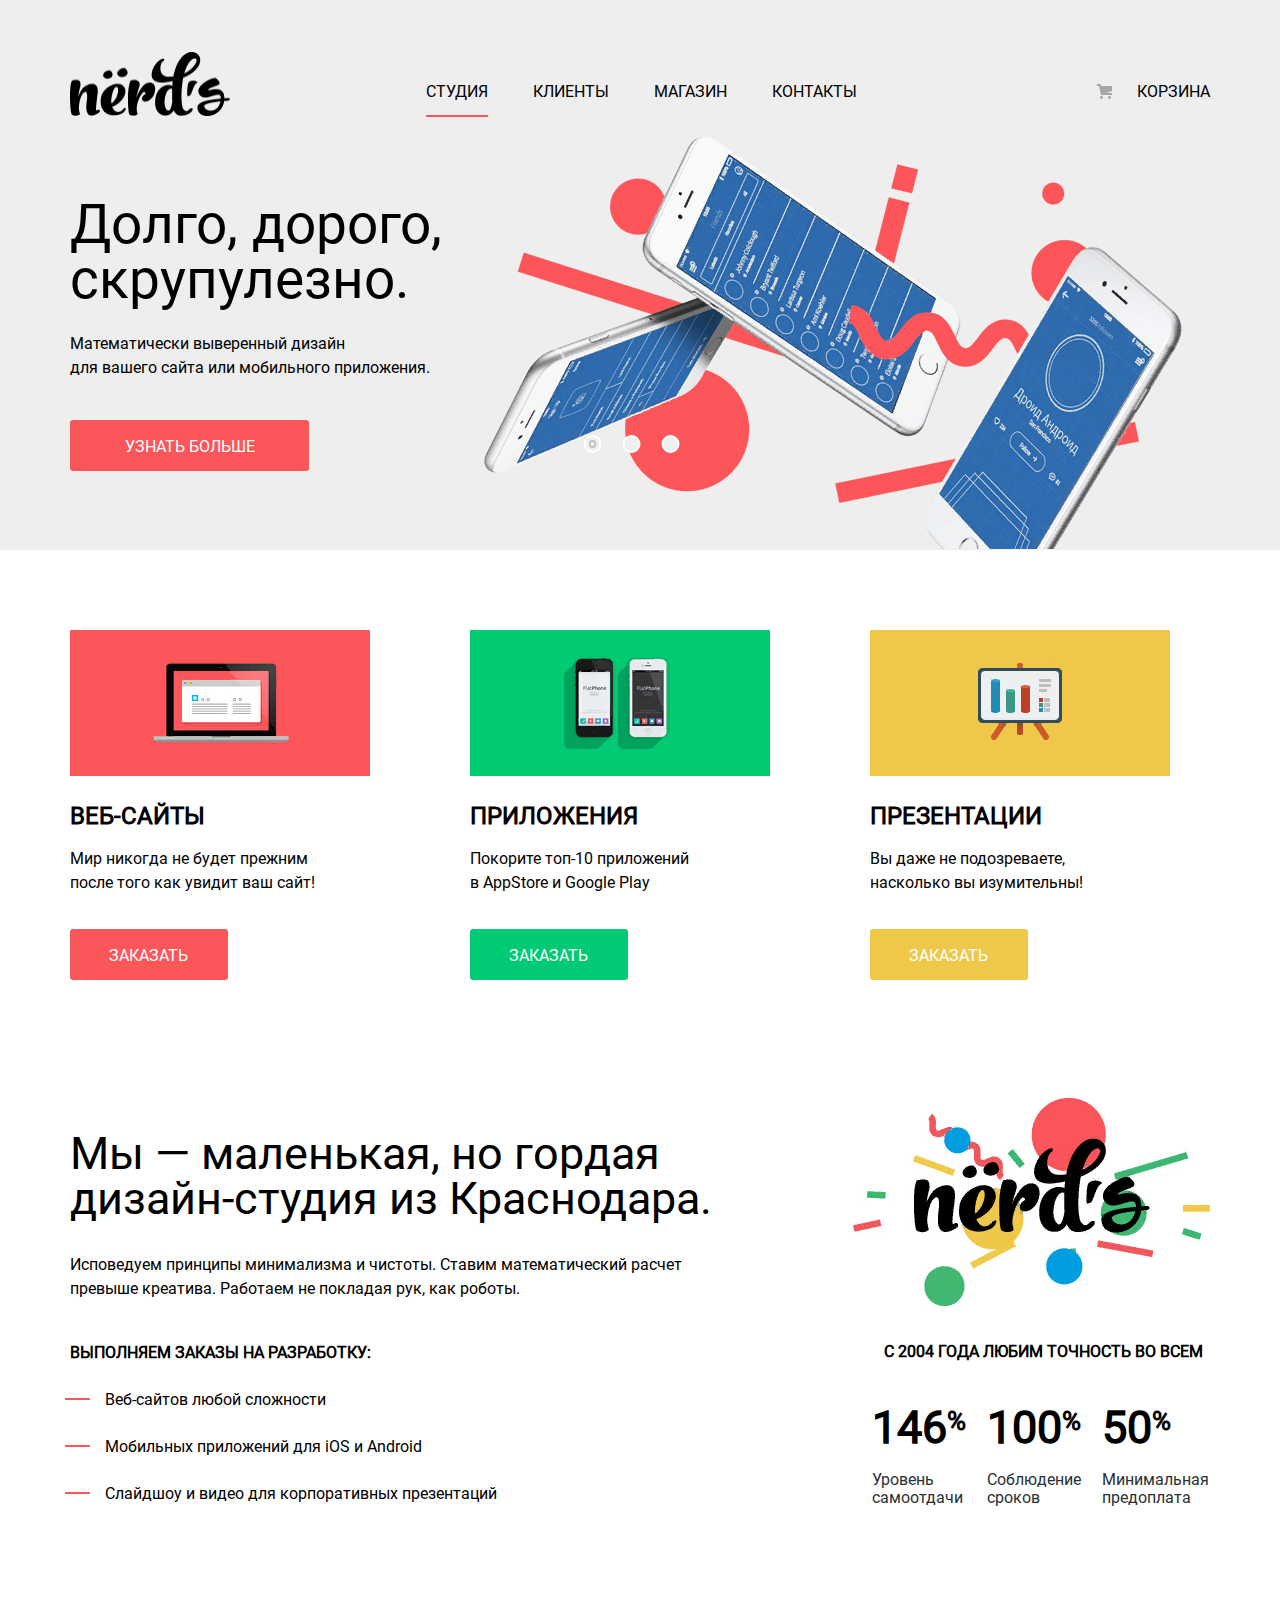
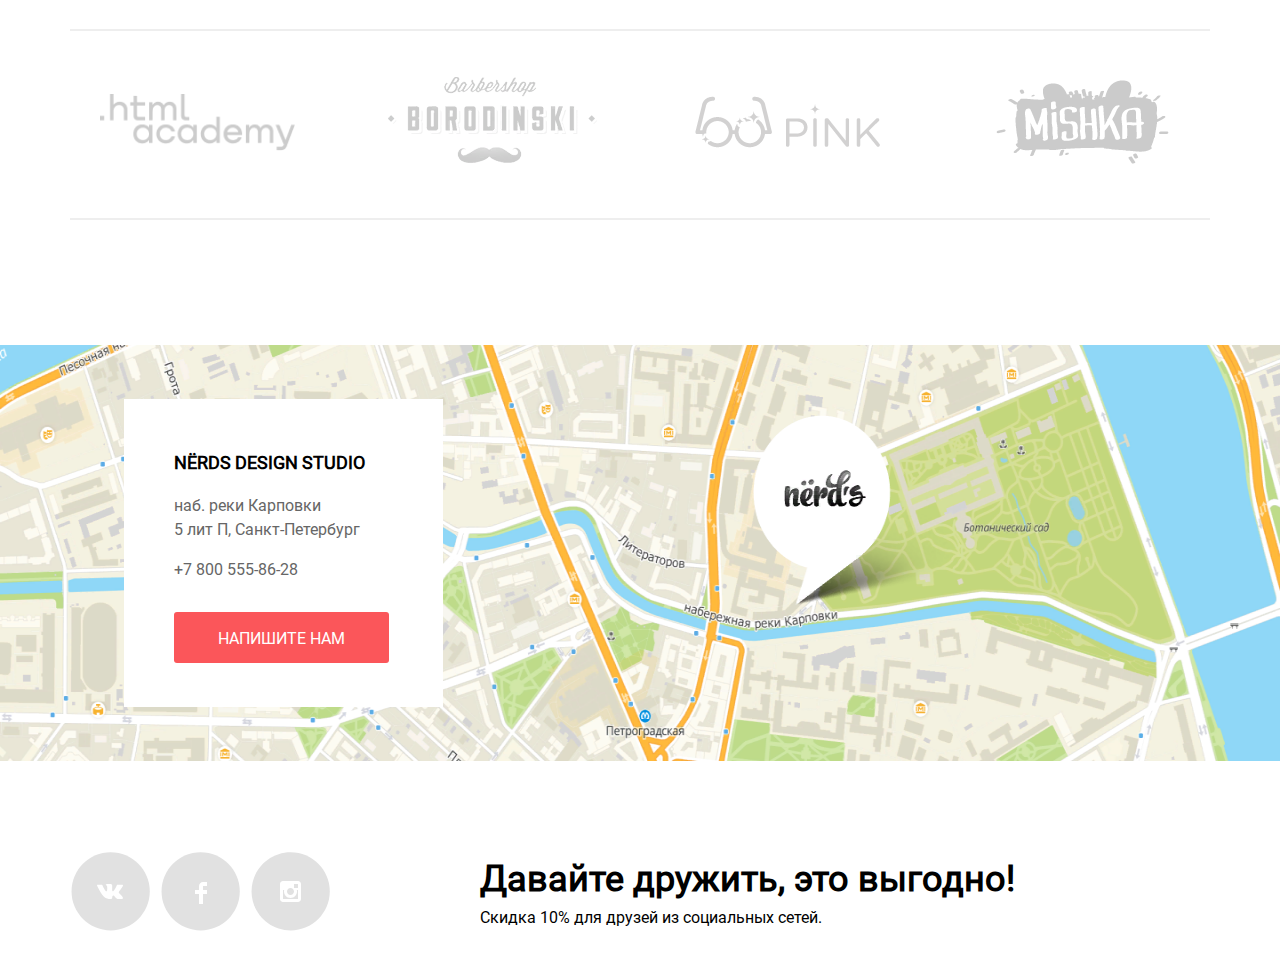
==== commit 0804532a: "add js for modal window, add accessability" ====
--- a/index.html
+++ b/index.html
@@ -160,7 +160,7 @@
 
       <section class="map">
         <iframe src="https://www.google.com/maps/embed?pb=!1m18!1m12!1m3!1d4749.1424371776275!2d30.31252078883977!3d59.96916473088871!2m3!1f0!2f0!3f0!3m2!1i1024!2i768!4f13.1!3m3!1m2!1s0x4696315bc4e8ce61%3A0xe703c377f3424272!2sStudio%20212!5e0!3m2!1sru!2sru!4v1643739726532!5m2!1sru!2sru"
-         width="100%" height="416" style="border:0;" allowfullscreen="" loading="lazy" title="Офис компании
+          height="416" loading="lazy" title="Офис компании
           по адресу набережная реки
           Карповки, 5, литера П, Санкт-Петербург"></iframe>
         <h2 class="visually-hidden">Как до нас добраться</h2>
@@ -172,36 +172,34 @@
                5 лит П, Санкт-Петербург</p>
             <a class="contacts-phone" href="tel:+78005558628">+7 800 555-86-28</a>
             <p class="contacts-button-wrapper">
-              <a class="button button-red" href="#">
+              <a class="button button-red modal" href="#">
                 <span class="button-text">Напишите нам</span>
               </a>
             </p>
           </div>
         </section>
       </section>
-
-      <div class="container">
-        <section class="contact-us">
-          <form class="contact-us-form" action="https://echo.htmlacademy.ru" method="post">
-            <svg class="modal-close-mark" width="21" height="21" viewBox="0 0 21 21" fill="none" xmlns="http://www.w3.org/2000/svg">
-              <g opacity="0.3">
-                <path d="M13.3299 10.5005L20.7072 3.12321C21.0963 2.7317 21.0963 2.09952 20.7072 1.70801L19.292 0.291799C18.9005 -0.0972665 18.2683 -0.0972665 17.8768 0.291799L10.4995 7.67009L3.12221 0.2928C2.7307 -0.0962657 2.09852 -0.0962657 1.70701 0.2928L0.291799 1.70801C-0.0972665 2.09952 -0.0972665 2.7317 0.291799 3.12321L7.66909 10.5005L0.291799 17.8778C-0.0972665 18.2693 -0.0972665 18.9015 0.291799 19.293L1.70801 20.7082C2.09952 21.0973 2.7317 21.0973 3.12321 20.7082L10.5005 13.3309L17.8778 20.7082C18.2693 21.0973 18.9015 21.0973 19.293 20.7082L20.7082 19.293C21.0973 18.9015 21.0973 18.2693 20.7082 17.8778L13.3299 10.5005Z" fill="#FB565A"/>
-              </g>
-            </svg>
-            <legend>Напишите нам</legend>
-            <label class="username-label" for="username">Ваше имя:<br>
-              <input type="text" name="username" id="username" placeholder="Имя Фамилия">
-            </label>
-            <label class="email-label" for="email">Ваш email:<br>
-              <input type="email" name="email" id="email" placeholder="email@example.com">
-            </label>
-            <label class="message-label" for="message">Текст письма:<br>
-              <textarea name="message" id="message" cols="80" rows="10" placeholder="В свободной форме"></textarea>
-            </label>
-            <input class="button submit button-red" type="submit" value="Отправить">
-          </form>
-        </section>
-      </div>
+      <section class="contact-us">
+        <form class="contact-us-form" action="https://echo.htmlacademy.ru" method="post">
+          <h2>Напишите нам</h2>
+          <svg class="modal-close-mark" width="21" height="21" viewBox="0 0 21 21" aria-hidden="true" fill="none" xmlns="http://www.w3.org/2000/svg">
+            <g opacity="0.3">
+              <path d="M13.3299 10.5005L20.7072 3.12321C21.0963 2.7317 21.0963 2.09952 20.7072 1.70801L19.292 0.291799C18.9005 -0.0972665 18.2683 -0.0972665 17.8768 0.291799L10.4995 7.67009L3.12221 0.2928C2.7307 -0.0962657 2.09852 -0.0962657 1.70701 0.2928L0.291799 1.70801C-0.0972665 2.09952 -0.0972665 2.7317 0.291799 3.12321L7.66909 10.5005L0.291799 17.8778C-0.0972665 18.2693 -0.0972665 18.9015 0.291799 19.293L1.70801 20.7082C2.09952 21.0973 2.7317 21.0973 3.12321 20.7082L10.5005 13.3309L17.8778 20.7082C18.2693 21.0973 18.9015 21.0973 19.293 20.7082L20.7082 19.293C21.0973 18.9015 21.0973 18.2693 20.7082 17.8778L13.3299 10.5005Z" fill="#FB565A"/>
+            </g>
+          </svg>
+          <label class="username-label" for="username">Ваше имя:<br>
+             <input type="text" name="username" id="username" placeholder="Имя Фамилия" required>
+          </label>
+           <label class="email-label" for="email">Ваш email:<br>
+            <input type="email" name="email" id="email" placeholder="email@example.com" required>
+          </label>
+          <label class="message-label" for="message">Текст письма:<br>
+            <textarea name="message" id="message" cols="80" rows="10" placeholder="В свободной форме" required></textarea>
+          </label>
+          <input class="button submit button-red" type="submit" value="Отправить">
+        </form>
+      </section>
+      
     </main>
 
     <footer class="main-footer">
@@ -212,7 +210,7 @@
             <li class="social-media-item">
               <span class="visually-hidden">Вконтакте</span>
               <a href="#">
-                <svg  class="svg" width="81" height="81" viewBox="0 0 81 81" fill="none" xmlns="http://www.w3.org/2000/svg">
+                <svg  class="svg" width="81" height="81" aria-hidden="true" viewBox="0 0 81 81" fill="none" xmlns="http://www.w3.org/2000/svg">
                   <path class="svg-bg" fill-rule="evenodd" clip-rule="evenodd" d="M40.6616 1.2116C62.2692 1.2116 79.7856 18.7282 79.7856 40.336C79.7856 61.9432 62.2692 79.4597 40.6616 79.4597C19.0541 79.4597 1.53754 61.9432 1.53754 40.336C1.53754 18.7282 19.0541 1.2116 40.6616 1.2116Z" fill="#E1E1E1"/>
                   <path class="svg-logo" d="M43.138 44.51C44.094 44.201 45.318 46.55 46.621 47.449C47.599 48.13 48.348 47.983 48.348 47.983L51.821 47.933C51.821 47.933 53.636 47.821 52.778 46.379C52.707 46.259 52.275 45.31 50.193 43.357C48.016 41.314 48.311 41.645 50.932 38.113C52.529 35.96 53.168 34.645 52.968 34.085C52.776 33.546 51.603 33.686 51.603 33.686L47.69 33.713C47.309 33.714 46.986 33.832 46.839 34.228C46.836 34.232 46.218 35.894 45.394 37.307C43.653 40.296 42.958 40.455 42.67 40.268C42.009 39.835 42.176 38.531 42.176 37.604C42.176 34.707 42.608 33.499 41.33 33.187C40.903 33.083 40.591 33.015 39.502 33.005C38.11 32.984 36.928 33.005 36.258 33.334C35.813 33.557 35.472 34.046 35.679 34.074C35.939 34.109 36.522 34.234 36.834 34.66C37.235 35.212 37.223 36.449 37.223 36.449C37.223 36.449 37.452 39.86 36.683 40.283C36.155 40.573 35.433 39.981 33.88 37.267C33.087 35.879 32.488 34.345 32.488 34.345C32.488 34.345 32.372 34.06 32.162 33.904C31.912 33.719 31.562 33.66 31.562 33.66L27.848 33.684C27.848 33.684 27.29 33.7 27.085 33.946C26.903 34.164 27.07 34.614 27.07 34.614C27.07 34.614 29.979 41.495 33.273 44.961C36.293 48.143 39.725 47.932 39.725 47.932H41.28C41.28 47.932 41.749 47.878 41.989 47.62C42.213 47.38 42.203 46.929 42.203 46.929C42.203 46.929 42.172 44.82 43.138 44.51Z" fill="white"/>
                 </svg>
@@ -221,7 +219,7 @@
             <li class="social-media-item">
               <span class="visually-hidden">Фейсбук</span>
               <a href="#">
-                <svg class="svg" width="81" height="81" viewBox="0 0 81 81" fill="none" xmlns="http://www.w3.org/2000/svg">
+                <svg class="svg" width="81" height="81" aria-hidden="true" viewBox="0 0 81 81" fill="none" xmlns="http://www.w3.org/2000/svg">
                   <path class="svg-bg" fill-rule="evenodd" clip-rule="evenodd" d="M40.6617 1.2116C62.2692 1.2116 79.7856 18.7282 79.7856 40.336C79.7856 61.9432 62.2692 79.4597 40.6617 79.4597C19.054 79.4597 1.53754 61.9432 1.53754 40.336C1.53754 18.7282 19.054 1.2116 40.6617 1.2116Z" fill="#E1E1E1"/>
                   <path class="svg-logo" d="M47 35V31H43C40.7909 31 39 32.7909 39 35V39H35V43H39V53H43V43H47V39H43V35H47Z" fill="white"/>
                 </svg>
@@ -230,7 +228,7 @@
             <li class="social-media-item">
               <span class="visually-hidden">Инстаграм</span>
               <a href="#">
-                <svg class="svg" width="81" height="81" viewBox="0 0 81 81" fill="none" xmlns="http://www.w3.org/2000/svg">
+                <svg class="svg" width="81" height="81" aria-hidden="true" viewBox="0 0 81 81" fill="none" xmlns="http://www.w3.org/2000/svg">
                   <path class="svg-bg" fill-rule="evenodd" clip-rule="evenodd" d="M40.6617 1.2116C62.2692 1.2116 79.7856 18.7282 79.7856 40.336C79.7856 61.9432 62.2692 79.4597 40.6617 79.4597C19.054 79.4597 1.53754 61.9432 1.53754 40.336C1.53754 18.7282 19.054 1.2116 40.6617 1.2116Z" fill="#E1E1E1"/>
                   <path class="svg-logo" fill-rule="evenodd" clip-rule="evenodd" d="M33 30H48C49.65 30 51 31.35 51 33V48C51 49.65 49.65 51 48 51H33C31.35 51 30 49.65 30 48V33C30 31.35 31.35 30 33 30ZM44 40.5C44 38.57 42.43 37 40.5 37C38.57 37 37 38.57 37 40.5C37 42.43 38.57 44 40.5 44C42.43 44 44 42.43 44 40.5ZM33 48V39H34.181C34.0626 39.4913 34.0019 39.9947 34 40.5C34 44.0899 36.9101 47 40.5 47C44.0899 47 47 44.0899 47 40.5C46.9986 39.9946 46.9379 39.4912 46.819 39H48V48H33ZM44 37H48V33H44V37Z" fill="white"/>
                 </svg>
@@ -244,6 +242,6 @@
         </section>
       </div>
     </footer>
-
+    <script src="js/index.js"></script>
   </body>
 </html>
--- a/style.css
+++ b/style.css
@@ -1,3 +1,5 @@
+
+
 
 /*add fonts*/
 
@@ -63,6 +65,14 @@
   font-weight: 400;
   line-height: 24px;
   min-height: 100%;
+  display: -ms-grid;
+  display: grid;
+  -ms-grid-rows: -webkit-min-content 1fr -webkit-min-content;
+  -ms-grid-rows: min-content 1fr min-content;
+  grid-template-rows: -webkit-min-content 1fr -webkit-min-content;
+  grid-template-rows: min-content 1fr min-content;
+  -ms-flex-line-pack: start;
+      align-content: start;
 }
 img {
   width: 100%;
@@ -71,6 +81,10 @@
   text-decoration: none;
   text-align: center;
   text-transform: uppercase;
+}
+iframe{
+  width: 100%;
+  border: 0;
 }
 .main-navigation{
   font-size: 16px;
@@ -157,20 +171,37 @@
 .slider-item-description{
   margin-bottom: 55px;
 }
+
 .slider-item:first-child{
-  background: url(img/slider1_back.png);
-  background-position: 100% 0;
-  background-repeat: no-repeat;
-
+  background: url(img/slider1_back.png) 100% 0  no-repeat;
 }
 .slider-item:nth-child(2){
-  background: url(img/slider2_back.png);
+  background: url(img/slider2_back.png) 100% 0  no-repeat;
 }
 .slider-item:last-child{
-  background: url(img/slider3_back.png);
-}
+  background: url(img/slider3_back.png) 100% 0  no-repeat;
+}
+
 li{
   list-style: none;
+}
+.advantages{
+  margin-top:80px;
+  min-height: 347px;
+  width: 1100px;
+  margin-bottom: 121px;
+}
+.advantages-list{
+  margin:0;
+  padding:0;
+  display: -ms-grid;
+  display: grid;
+  -ms-grid-columns: 1fr 100px 1fr 100px 1fr;
+  grid-template-columns: repeat(3, 1fr);
+  -webkit-column-gap: 100px;
+     -moz-column-gap: 100px;
+          column-gap: 100px;
+  row-gap: 50px;
 }
 .advantages-item-header{
   font-size: 24px;
@@ -183,10 +214,25 @@
 .advantages-item-description{
   margin-bottom: 49px;
 }
+.advantages-item{
+  background-repeat: no-repeat;
+  background-size: 300px 146px;
+  width: 300px;
+}
+.advantages-item:first-child{
+  background-image: url(img/advantages_item_1_bg.png);
+}
+.advantages-item:nth-child(2){
+  background-image: url(img/advantages_item_2_bg.png);
+}
+.advantages-item:last-child{
+  background-image: url(img/advantages_item_3_bg.png);
+}
 
 .button{
  padding: 17px 40px 15px 39px;
  border-radius: 3px;
+ 
 }
 .button-position{
   vertical-align: bottom;
@@ -270,6 +316,7 @@
           box-shadow: inset 0px 3px 0px rgba(0, 1, 1, 0.1);
 }
 .pagination-active-item{
+  padding: 14px 17px 12px 17px;
   border: 3px solid var(--gray);
   background-color: var(--white);
   pointer-events: none;
@@ -283,16 +330,6 @@
   line-height: 18px;
 }
 
-.advantages-item:first-child{
-  background: url("img/illustration-1\ 1.png") no-repeat;
-
-}
-.advantages-item:nth-child(2){
-  background: url("img/illustration-2\ 1.png") no-repeat;
-}
-.advantages-item:last-child{
-  background: url("img/illustration-3\ 1.png") no-repeat;
-}
 .services{
   -ms-grid-column: 1;
   -ms-grid-column-span: 2;
@@ -332,9 +369,11 @@
 .statistic-header{
   margin-bottom: 31px;
   padding-left: 25px;
+  max-width: 360px;
 }
 .statistic{
   background: url("img/nerds_logo.png") no-repeat;
+  
 }
 .index-columns{
   display: -ms-grid;
@@ -348,6 +387,9 @@
 }
 .partners{
   margin-bottom: 125px;
+  min-height: 184px;
+  border-bottom: 2px solid var(--light-gray);
+  border-top: 2px solid var(--light-gray);
 }
 .partners-list{
   display: -ms-grid;
@@ -356,6 +398,8 @@
   grid-template-columns: repeat(4, 1fr);
   gap: 40px;
   margin:0;
+  margin-top: 46px;
+  margin-bottom: 44px;
   padding: 0;
   -webkit-box-align: center;
       -ms-flex-align: center;
@@ -416,6 +460,9 @@
   clip: rect(0 0 0 0);
   overflow: hidden;
 }
+.cta-wrapper{
+  word-break: break-all;
+}
 .cta-header{
   font-weight: 700;
   font-size: 36px;
@@ -458,6 +505,7 @@
   font-size: 14px;
   line-height: 18px;
   margin-right: 20px;
+  margin-bottom: 10px;
   opacity: 0.3;
 }
 .products-sort-item:hover{
@@ -498,7 +546,12 @@
 .products-item-description{
   font-size: 16px;
   line-height: 18px;
+  padding: 0 20px;
   color: var(--lead-grey);
+}
+.products-item img{
+  -o-object-fit: cover;
+     object-fit: cover;
 }
 .modal-window{
   background-color: var(--light-gray);
@@ -675,24 +728,6 @@
   padding-top: 1px;
 }
 
-.advantages{
-  margin-top:80px;
-  min-height: 347px;
-  width: 1100px;
-  margin-bottom: 121px;
-}
-
-.advantages-list{
-  margin:0;
-  padding:0;
-  display: -ms-grid;
-  display: grid;
-  -ms-grid-columns: 1fr 100px 1fr 100px 1fr;
-  grid-template-columns: repeat(3, 1fr);
-  -webkit-column-gap: 100px;
-     -moz-column-gap: 100px;
-          column-gap: 100px;
-}
 .social-media{
   display: -ms-grid;
   display: grid;
@@ -812,12 +847,15 @@
   display: -webkit-box;
   display: -ms-flexbox;
   display: flex;
+  -ms-flex-wrap: wrap;
+      flex-wrap: wrap;
   margin-top: 55px;
   margin-bottom: 60px;
   padding: 0;
 }
 .pagination-item{
   margin-right: 11px;
+  margin-bottom: 50px;
 }
 
 .products-item-description{
@@ -832,6 +870,7 @@
   -webkit-transform: translate(-50%, 50%);
       -ms-transform: translate(-50%, 50%);
           transform: translate(-50%, 50%);
+  display: none;
 }
 
 .contact-us-form{
@@ -848,7 +887,6 @@
   -ms-grid-columns: 1fr 40px 1fr;
   grid-template-columns: 1fr 1fr;
   position: relative;
-  display: none;
 }
 .contact-us-form label{
   font-weight: 700;
@@ -883,7 +921,7 @@
   color: var(--light-gray-submit-contact);
 }
 
-.contact-us-form legend{
+.contact-us-form h2{
   font-weight: 700;
   font-size: 45px;
   line-height: 52.73px;
@@ -949,6 +987,9 @@
   top: 78px;
   cursor: pointer;
 }
+.modal-open{
+  display: block;
+}
 .modal-close-mark:hover g{
   opacity: 1;
 }
@@ -965,6 +1006,10 @@
      -moz-user-select: none;
       -ms-user-select: none;
           user-select: none;
+}
+.features-list,
+.grid-list{
+  max-width: 260px;
 }
 .features-item-checkbox + label::before{
   content: "";
@@ -1040,8 +1085,3 @@
 .grid-item-radio:hover + label::after{
   opacity: 1;
 }
-
-.contact-us-form-show{
-  display: -ms-grid;
-  display: grid;
-}
